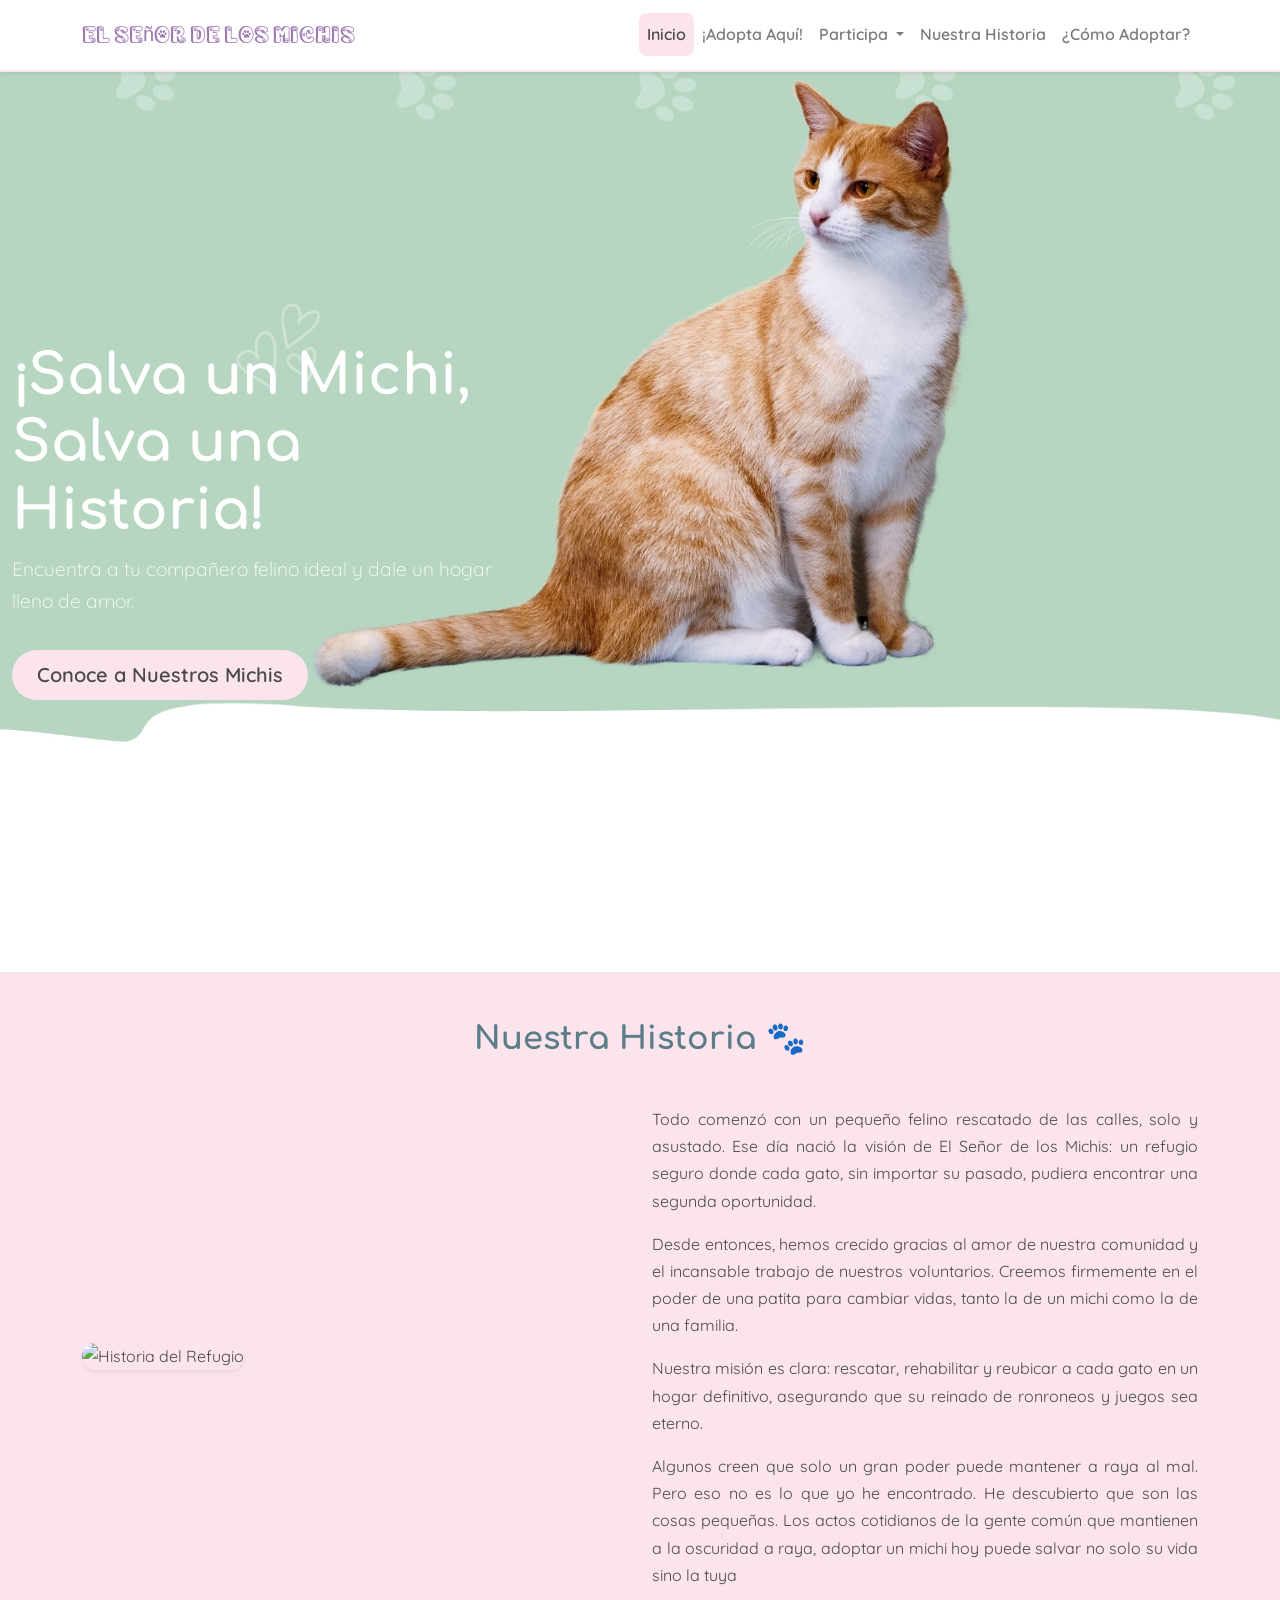
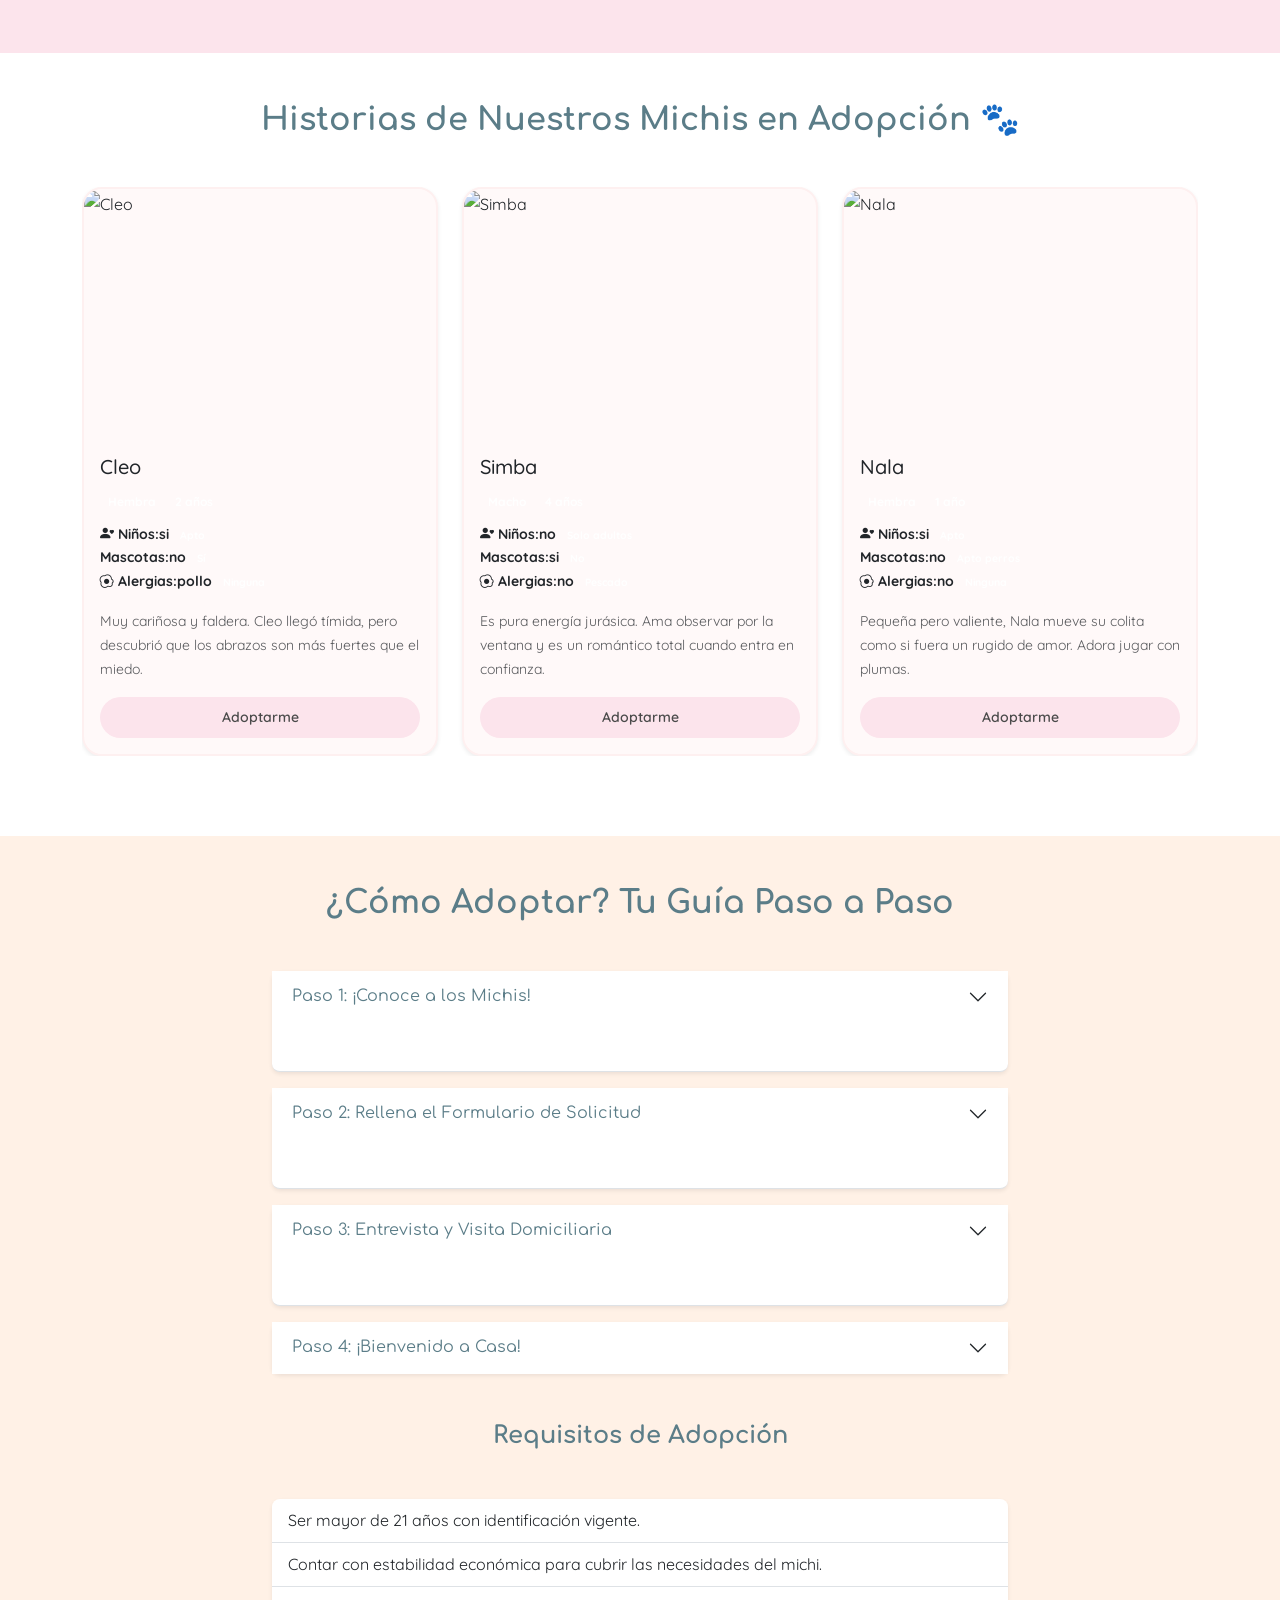
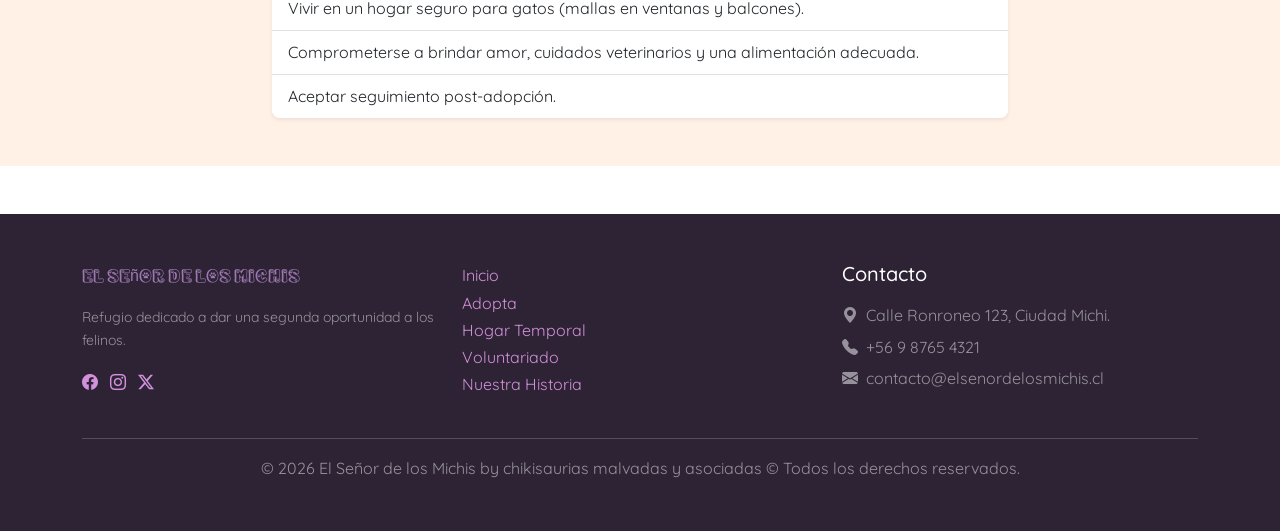
==== index.html @ 569f448e "first commit" ====
<!DOCTYPE html>
<html lang="es">
<head>
    <meta charset="UTF-8">
    <meta name="viewport" content="width=device-width, initial-scale=1.0">
    <title>El Señor de los Michis 🐾 | Refugio Gatuno</title>

    <link rel="preconnect" href="https://fonts.googleapis.com">
    <link rel="preconnect" href="https://fonts.gstatic.com" crossorigin>
    <link href="https://fonts.googleapis.com/css2?family=Comfortaa:wght@400;700&family=Quicksand:wght@400;600&display=swap" rel="stylesheet">

    <link href="https://cdn.jsdelivr.net/npm/bootstrap@5.3.2/dist/css/bootstrap.min.css" rel="stylesheet">
    <link rel="stylesheet" href="https://cdn.jsdelivr.net/npm/bootstrap-icons@1.11.3/font/bootstrap-icons.min.css">

    <link rel="stylesheet" href="assets/css/base.css">
    <link rel="stylesheet" href="assets/css/layout.css">
    <link rel="stylesheet" href="assets/css/objects.css">
    <link rel="stylesheet" href="assets/css/main.css">
</head>
<body>

    <nav class="navbar navbar-expand-lg navbar-michis sticky-top shadow-sm">
        <div class="container">
            <a class="navbar-brand logo-michis" href="#inicio">
                <span class="icon-cat"></span> El Señor de los Michis
            </a>
            <button class="navbar-toggler" type="button" data-bs-toggle="collapse" data-bs-target="#navbarNavMichis" aria-controls="navbarNavMichis" aria-expanded="false" aria-label="Toggle navigation">
                <span class="navbar-toggler-icon"></span>
            </button>
            <div class="collapse navbar-collapse" id="navbarNavMichis">
                <ul class="navbar-nav ms-auto text-center">
                    <li class="nav-item"><a class="nav-link active" href="#inicio">Inicio</a></li>
                    <li class="nav-item"><a class="nav-link" href="#adopta-aqui">¡Adopta Aquí!</a></li>
                    <li class="nav-item dropdown">
                        <a class="nav-link dropdown-toggle" href="#" id="navbarParticipa" role="button" data-bs-toggle="dropdown" aria-expanded="false">
                            Participa
                        </a>
                        <ul class="dropdown-menu border-0 shadow-sm" aria-labelledby="navbarParticipa">
                            <li><a class="dropdown-item" href="#hogar-temporal">Hogar Temporal</a></li>
                            <li><a class="dropdown-item" href="#voluntariado">Voluntariado</a></li>
                        </ul>
                    </li>
                    <li class="nav-item"><a class="nav-link" href="#nuestra-historia">Nuestra Historia</a></li>
                    <li class="nav-item"><a class="nav-link" href="#como-adoptar">¿Cómo Adoptar?</a></li>
                </ul>
            </div>
        </div>
    </nav>

    <main>

        <!--hero-->
     <section id="inicio" class="hero-section">
    <div class="hero-overlay">
        <div class="container">
            <div class="row">
                <div class="col-lg-6">
                    <h1>¡Salva un Michi, Salva una Historia!</h1>
                    <p class="lead">Encuentra a tu compañero felino ideal y dale un hogar lleno de amor.</p>
                    <a href="#adopta-aqui" class="btn custom-btn btn-lg">
                        Conoce a Nuestros Michis
                    </a>
                </div>
            </div>
        </div>
    </div>
</section>
<!--fin del hero-->

                
            </div>
        </div>
    </div>
</section>

        <section id="nuestra-historia" class="py-5 bg-light-michis">
            <div class="container">
                <h2 class="text-center mb-5 titulo-michis">Nuestra Historia 🐾</h2>
                <div class="row align-items-center">
                    <div class="col-lg-6 mb-4 mb-lg-0">
                        <img src="https://i.pinimg.com/736x/87/40/59/8740590a36a28290533bb27694f41b4e.jpg" alt="Historia del Refugio" class="img-fluid rounded-4 shadow-sm">
                    </div>
                    <div class="col-lg-6">
                        <p>Todo comenzó con un pequeño felino rescatado de las calles, solo y asustado. Ese día nació la visión de El Señor de los Michis: un refugio seguro donde cada gato, sin importar su pasado, pudiera encontrar una segunda oportunidad.</p>
                        <p>Desde entonces, hemos crecido gracias al amor de nuestra comunidad y el incansable trabajo de nuestros voluntarios. Creemos firmemente en el poder de una patita para cambiar vidas, tanto la de un michi como la de una familia.</p>
                        <p>Nuestra misión es clara: rescatar, rehabilitar y reubicar a cada gato en un hogar definitivo, asegurando que su reinado de ronroneos y juegos sea eterno.</p>
                        <p>Algunos creen que solo un gran poder puede mantener a raya al mal. Pero eso no es lo que yo he encontrado. He descubierto que son las cosas pequeñas. Los actos cotidianos de la gente común que mantienen a la oscuridad a raya, adoptar un michi hoy puede salvar no solo su vida sino la tuya</p>
                    </div>
                </div>
            </div>
        </section>

        <section id="adopta-aqui" class="py-5">
            <div class="container">
                <h2 class="text-center mb-5 titulo-michis">Historias de Nuestros Michis en Adopción 🐾</h2>
                
                <div id="michiSlider" class="carousel slide" data-bs-ride="carousel" data-bs-pause="hover" data-bs-interval="3000">
                    <div class="carousel-inner">
                        
                        <div class="carousel-item active">
                            <div class="row g-4">
                                <div class="col-md-4">
                                    <div class="card card-michi h-100 shadow-sm border-0">
                                        <div class="michi-img-container">
                                            <img src="https://d339b5nop2tkmp.cloudfront.net/uploads/pictures/3689/content_Cleo-1079209-GiveAKittyAHome.jpg" class="card-img-top" alt="Cleo">
                                        </div>
                                        <div class="card-body">
                                            <h5 class="card-title-michis">Cleo </h5>
                                            <div class="mb-2">
                                                <span class="badge badge-genero">Hembra</span>
                                                <span class="badge badge-edad">2 años</span>
                                            </div>
                                            <ul class="list-unstyled small mb-3">
                                                <li><i class="bi bi-person-heart"></i> <strong>Niños:si </strong> <span class="badge badge-ninos">Apto</span></li>
                                                <li><i class="bi bi-paw"></i> <strong>Mascotas:no</strong> <span class="badge badge-mascotas">Sí</span></li>
                                                <li><i class="bi bi-egg-fried"></i> <strong>Alergias:pollo</strong> <span class="badge badge-alergia">Ninguna</span></li>
                                            </ul>
                                            <p class="card-text small text-muted">Muy cariñosa y faldera. Cleo llegó tímida, pero descubrió que los abrazos son más fuertes que el miedo.</p>
                                            <button class="btn btn-primary w-100 custom-btn btn-sm">Adoptarme</button>
                                        </div>
                                    </div>
                                </div>
                                <div class="col-md-4">
                                    <div class="card card-michi h-100 shadow-sm border-0">
                                        <div class="michi-img-container">
                                            <img src="https://static.boredpanda.com/blog/wp-content/uploads/2022/12/639878794ed2d_25qhghsr9j3a1__700.jpg" class="card-img-top" alt="Simba">
                                        </div>
                                        <div class="card-body">
                                            <h5 class="card-title-michis">Simba </h5>
                                            <div class="mb-2">
                                                <span class="badge badge-genero">Macho</span>
                                                <span class="badge badge-edad">4 años</span>
                                            </div>
                                            <ul class="list-unstyled small mb-3">
                                                <li><i class="bi bi-person-heart"></i> <strong>Niños:no</strong> <span class="badge badge-ninos">Solo adultos</span></li>
                                                <li><i class="bi bi-paw"></i> <strong>Mascotas:si</strong> <span class="badge badge-mascotas">No</span></li>
                                                <li><i class="bi bi-egg-fried"></i> <strong>Alergias:no</strong> <span class="badge badge-alergia">Pescado</span></li>
                                            </ul>
                                            <p class="card-text small text-muted">Es pura energía jurásica. Ama observar por la ventana y es un romántico total cuando entra en confianza.</p>
                                            <button class="btn btn-primary w-100 custom-btn btn-sm">Adoptarme</button>
                                        </div>
                                    </div>
                                </div>
                                <div class="col-md-4">
                                    <div class="card card-michi h-100 shadow-sm border-0">
                                        <div class="michi-img-container">
                                            <img src="https://64.media.tumblr.com/dcdac918624813046081e6f60db80d91/ce6ab0748185665b-f2/s2048x3072/1b7d1a64544bcf8f9ab187482ecbed4b6555ed13.jpg" class="card-img-top" alt="Nala">
                                        </div>
                                        <div class="card-body">
                                            <h5 class="card-title-michis">Nala </h5>
                                            <div class="mb-2">
                                                <span class="badge badge-genero">Hembra</span>
                                                <span class="badge badge-edad">1 año</span>
                                            </div>
                                            <ul class="list-unstyled small mb-3">
                                                <li><i class="bi bi-person-heart"></i> <strong>Niños:si</strong> <span class="badge badge-ninos">Apto</span></li>
                                                <li><i class="bi bi-paw"></i> <strong>Mascotas:no</strong> <span class="badge badge-mascotas">Apto perros</span></li>
                                                <li><i class="bi bi-egg-fried"></i> <strong>Alergias:no</strong> <span class="badge badge-alergia">Ninguna</span></li>
                                            </ul>
                                            <p class="card-text small text-muted">Pequeña pero valiente, Nala mueve su colita como si fuera un rugido de amor. Adora jugar con plumas.</p>
                                            <button class="btn btn-primary w-100 custom-btn btn-sm">Adoptarme</button>
                                        </div>
                                    </div>
                                </div>
                            </div>
                        </div>

                        <div class="carousel-item">
                            <div class="row g-4">
                                <div class="col-md-4">
                                    <div class="card card-michi h-100 shadow-sm border-0">
                                        <div class="michi-img-container">
                                            <img src="https://64.media.tumblr.com/e837f307852a6986741fe346088472e7/c26899557f6fcc13-75/s2048x3072/d06f8bb2ed689e8432998d33a8f2672bafb94a04.jpg" class="card-img-top" alt="Gandalf">
                                        </div>
                                        <div class="card-body">
                                            <h5 class="card-title-michis">Gandalf </h5>
                                            <div class="mb-2">
                                                <span class="badge badge-genero">Macho</span>
                                                <span class="badge badge-edad">6 años</span>
                                            </div>
                                            <ul class="list-unstyled small mb-3">
                                                <li><i class="bi bi-person-heart"></i> <strong>Niños:si</strong> <span class="badge badge-ninos">Tranquilos</span></li>
                                                <li><i class="bi bi-paw"></i> <strong>Mascotas:si</strong> <span class="badge badge-mascotas">Sí</span></li>
                                                <li><i class="bi bi-egg-fried"></i> <strong>Alergias:piel sensible </strong> <span class="badge badge-alergia">Ninguna</span></li>
                                            </ul>
                                            <p class="card-text small text-muted">El guardián del refugio. Es sumamente tranquilo y siempre cuida a los michis más pequeños.</p>
                                            <button class="btn btn-primary w-100 custom-btn btn-sm">Adoptarme</button>
                                        </div>
                                    </div>
                                </div>
                                <div class="col-md-4">
                                    <div class="card card-michi h-100 shadow-sm border-0">
                                        <div class="michi-img-container">
                                            <img src="https://64.media.tumblr.com/0f6df573d952714a58d1fbdbf69f0e98/3ef2ab43a0e757c2-c9/s2048x3072/4854f4d72aebd1c3073eed02695ff929c2eae8c2.jpg" class="card-img-top" alt="Mochi">
                                        </div>
                                        <div class="card-body">
                                            <h5 class="card-title-michis">Mochi 🍡</h5>
                                            <div class="mb-2">
                                                <span class="badge badge-genero">Hembra</span>
                                                <span class="badge badge-edad">5 meses</span>
                                            </div>
                                            <ul class="list-unstyled small mb-3">
                                                <li><i class="bi bi-person-heart"></i> <strong>Niños:si</strong> <span class="badge badge-ninos">Apto</span></li>
                                                <li><i class="bi bi-paw"></i> <strong>Mascotas:si</strong> <span class="badge badge-mascotas">Muy sociable</span></li>
                                                <li><i class="bi bi-egg-fried"></i> <strong>Alergias:no pero sufre de asma </strong> <span class="badge badge-alergia">Pollo</span></li>
                                            </ul>
                                            <p class="card-text small text-muted">Mochi adora las siestas al sol y los mimos infinitos. Solo busca seguridad y mucho juego.</p>
                                            <button class="btn btn-primary w-100 custom-btn btn-sm">Adoptarme</button>
                                        </div>
                                    </div>
                                </div>
                                <div class="col-md-4">
                                    <div class="card card-michi h-100 shadow-sm border-0">
                                        <div class="michi-img-container">
                                            <img src="https://64.media.tumblr.com/58289d13ec9347f5d62794e6e16f17ba/e9fda6beabe9e8e0-2a/s2048x3072/bd3358b33ac60509c30765a51c558997fed91e48.pnj" class="card-img-top" alt="Frodo">
                                        </div>
                                        <div class="card-body">
                                            <h5 class="card-title-michis">Frodo </h5>
                                            <div class="mb-2">
                                                <span class="badge badge-genero">Macho</span>
                                                <span class="badge badge-edad">1.5 años</span>
                                            </div>
                                            <ul class="list-unstyled small mb-3">
                                                <li><i class="bi bi-person-heart"></i> <strong>Niños:si</strong> <span class="badge badge-ninos">Apto</span></li>
                                                <li><i class="bi bi-paw"></i> <strong>Mascotas:si </strong> <span class="badge badge-mascotas">Sí</span></li>
                                                <li><i class="bi bi-egg-fried"></i> <strong>Alergias:no</strong> <span class="badge badge-alergia">Ninguna</span></li>
                                            </ul>
                                            <p class="card-text small text-muted">Tiene una mirada que derrite corazones. Valiente y explorador, es el mejor compañero de aventuras.</p>
                                            <button class="btn btn-primary w-100 custom-btn btn-sm">Adoptarme</button>
                                        </div>
                                    </div>
                                </div>
                            </div>
                        </div>

                    </div>
                </div> </div>
        </section>

        <section id="como-adoptar" class="py-5">
            <div class="container">
                <h2 class="text-center mb-5 titulo-michis">¿Cómo Adoptar? Tu Guía Paso a Paso </h2>
                <div class="row justify-content-center">
                    <div class="col-lg-8">
                        <div class="accordion accordion-flush" id="accordionAdopcion">
                            <div class="accordion-item card-michis mb-3 shadow-sm rounded-3">
                                <h2 class="accordion-header" id="headingOne">
                                    <button class="accordion-button collapsed titulo-michis" type="button" data-bs-toggle="collapse" data-bs-target="#collapseOne" aria-expanded="false" aria-controls="collapseOne">
                                        Paso 1: ¡Conoce a los Michis!
                                    </button>
                                </h2>
                                <div id="collapseOne" class="accordion-collapse collapse" aria-labelledby="headingOne" data-bs-parent="#accordionAdopcion">
                                    <div class="accordion-body">
                                        Explora nuestra galería de gatos en adopción. Cada uno tiene una historia y una personalidad única. Tómate tu tiempo para ver quién te roba el corazón.
                                    </div>
                                </div>
                            </div>
                            <div class="accordion-item card-michis mb-3 shadow-sm rounded-3">
                                <h2 class="accordion-header" id="headingTwo">
                                    <button class="accordion-button collapsed titulo-michis" type="button" data-bs-toggle="collapse" data-bs-target="#collapseTwo" aria-expanded="false" aria-controls="collapseTwo">
                                        Paso 2: Rellena el Formulario de Solicitud
                                    </button>
                                </h2>
                                <div id="collapseTwo" class="accordion-collapse collapse" aria-labelledby="headingTwo" data-bs-parent="#accordionAdopcion">
                                    <div class="accordion-body">
                                        Una vez que encuentres a tu michi ideal, completa nuestro formulario de pre-adopción online. Esto nos ayuda a conocerte mejor y a asegurar la mejor coincidencia.
                                    </div>
                                </div>
                            </div>
                            <div class="accordion-item card-michis mb-3 shadow-sm rounded-3">
                                <h2 class="accordion-header" id="headingThree">
                                    <button class="accordion-button collapsed titulo-michis" type="button" data-bs-toggle="collapse" data-bs-target="#collapseThree" aria-expanded="false" aria-controls="collapseThree">
                                        Paso 3: Entrevista y Visita Domiciliaria
                                    </button>
                                </h2>
                                <div id="collapseThree" class="accordion-collapse collapse" aria-labelledby="headingThree" data-bs-parent="#accordionAdopcion">
                                    <div class="accordion-body">
                                        Nos pondremos en contacto contigo para una entrevista. Luego, coordinaremos una visita a tu hogar para asegurar que el ambiente sea seguro y adecuado para el michi.
                                    </div>
                                </div>
                            </div>
                            <div class="accordion-item card-michis mb-3 shadow-sm rounded-3">
                                <h2 class="accordion-header" id="headingFour">
                                    <button class="accordion-button collapsed titulo-michis" type="button" data-bs-toggle="collapse" data-bs-target="#collapseFour" aria-expanded="false" aria-controls="collapseFour">
                                        Paso 4: ¡Bienvenido a Casa!
                                    </button>
                                </h2>
                                <div id="collapseFour" class="accordion-collapse collapse" aria-labelledby="headingFour" data-bs-parent="#accordionAdopcion">
                                    <div class="accordion-body">
                                        Una vez aprobada tu solicitud, ¡felicidades! Tu michi está listo para ir a casa. Te daremos todas las indicaciones y consejos para una adaptación exitosa.
                                    </div>
                                </div>
                            </div>
                        </div>

                        <h4 class="mt-5 text-center titulo-michis">Requisitos de Adopción</h4>
                        <ul class="list-group list-group-flush shadow-sm rounded-3">
                            <li class="list-group-item card-michis">Ser mayor de 21 años con identificación vigente.</li>
                            <li class="list-group-item card-michis">Contar con estabilidad económica para cubrir las necesidades del michi.</li>
                            <li class="list-group-item card-michis">Vivir en un hogar seguro para gatos (mallas en ventanas y balcones).</li>
                            <li class="list-group-item card-michis">Comprometerse a brindar amor, cuidados veterinarios y una alimentación adecuada.</li>
                            <li class="list-group-item card-michis">Aceptar seguimiento post-adopción.</li>
                        </ul>
                    </div>
                </div>
            </div>
        </section>
    </main>

  <footer class="footer-michis py-5 mt-5">
        <div class="container">
            <div class="row g-4">
                <div class="col-md-4 text-center text-md-start">
                    <a class="logo-michis-footer mb-3 d-inline-block text-decoration-none" href="#inicio">
                        <span class="icon-cat"></span> El Señor de los Michis
                    </a>
                    <p class="small text-white-50">Refugio dedicado a dar una segunda oportunidad a los felinos.</p>
                    <div class="social-icons">
                        <a href="#" class="social-link me-2"><i class="bi bi-facebook"></i></a>
                        <a href="#" class="social-link me-2"><i class="bi bi-instagram"></i></a>
                        <a href="#" class="social-link"><i class="bi bi-twitter-x"></i></a>
                    </div>
                </div>

                <div class="col-md-4 text-center text-md-start">
                    
                    <ul class="list-unstyled">
                        <li><a href="#inicio" class="footer-link text-decoration-none">Inicio</a></li>
                        <li><a href="#adopta-aqui" class="footer-link text-decoration-none">Adopta</a></li>
                        <li><a href="#hogar-temporal" class="footer-link text-decoration-none">Hogar Temporal</a></li>
                        <li><a href="#voluntariado" class="footer-link text-decoration-none">Voluntariado</a></li>
                        <li><a href="#nuestra-historia" class="footer-link text-decoration-none">Nuestra Historia</a></li>
                    </ul>
                </div>

                <div class="col-md-4 text-center text-md-start">
                    <h5 class="text-white mb-3">Contacto</h5>
                    <p class="text-white-50 mb-1"><i class="bi bi-geo-alt-fill me-2"></i>Calle Ronroneo 123, Ciudad Michi.</p>
                    <p class="text-white-50 mb-1"><i class="bi bi-telephone-fill me-2"></i>+56 9 8765 4321</p>
                    <p class="text-white-50"><i class="bi bi-envelope-fill me-2"></i>contacto@elsenordelosmichis.cl</p>
                </div>
            </div>
            <hr class="mt-4 border-white-50">
            <p class="text-center text-white-50 mb-0">© 2026 El Señor de los Michis by chikisaurias malvadas y asociadas © Todos los derechos reservados.</p>
        </div>
    </footer>

    <button id="scrollToTopBtn" class="btn btn-primary rounded-circle shadow-lg" aria-label="Volver al inicio">
        <i class="bi bi-arrow-up"></i>
    </button>

    <script src="https://cdn.jsdelivr.net/npm/bootstrap@5.3.2/dist/js/bootstrap.bundle.min.js"></script>
    <script src="assets/js/scripts.js"></script>
</body>
</html>
---- assets/css/base.css ----
/* ==============================
   VARIABLES GATUNAS PASTEL
============================== */
:root {
    --color-logo: #9d78b1;
    --color-titulos-card: #ff9aa2;
    --color-texto-base: #6d6d6d;

    --primary-michis: #fce4ec;
    --secondary-michis: #fff1e6;
    --accent-michis: #b5ead7;

    --text-dark-michis: #4a4a4a;
    --text-light-michis: #7a7a7a;
}

/* ==============================
   FUENTES
============================== */
@font-face {
    font-family: 'CatMeow';
    src: url('../fonts/cat_ttf.ttf') format('truetype');
}

body {
    font-family: 'Quicksand', sans-serif;
    color: var(--text-dark-michis);
    line-height: 1.7;
    background-color: #ffffff;
    overflow-x: hidden;
}

h1, h2, h3, h4 {
    font-family: 'Comfortaa', cursive;
    font-weight: 700;
}

.logo-michis,
.logo-michis-footer {
    font-family: 'CatMeow', sans-serif !important;
    color: var(--color-logo);
}
---- assets/css/layout.css ----
/* ==============================
   NAVBAR
============================== */
.navbar-michis {
    background-color: white;
    padding: 0.8rem 0;
    border-bottom: 2px solid var(--primary-michis);
}

.navbar-nav .nav-link {
    color: var(--text-light-michis) !important;
    font-weight: 600;
    border-radius: 8px;
    transition: 0.3s ease;
}

.navbar-nav .nav-link:hover,
.navbar-nav .nav-link.active {
    background-color: var(--primary-michis);
    color: var(--text-dark-michis) !important;
}

/* ==============================
   HERO 
============================== */


@media (min-width: 992px) {
    .hero-section {
        background-attachment: fixed;
    }
}



.hero-section {
    min-height: 100vh;
    background:
        linear-gradient(rgba(0, 0, 0, 0), rgba(0, 0, 0, 0)),
        url('../img/hero_gato.jpg');
    background-size: cover;
    background-position: center 5%;
    background-repeat: no-repeat;
    display: flex;
    align-items: center;
    color: white;
}

.hero-section {
    background-attachment: fixed;
}

.hero-section h1 {
    font-size: 3.5rem;
    font-weight: 700;
}

.hero-section p {
    font-size: 1.2rem;
    margin-bottom: 2rem;
}

/* Marco de imagen */
.canva-embed-container {
    border: 4px solid var(--accent-michis);
    border-radius: 20px;
    background: white;
    padding: 8px;
    transition: transform 0.3s ease;
}

.canva-embed-container:hover {
    transform: translateY(-8px);
}

/* ==============================
   FOOTER
============================== */
.footer-michis {
    background-color: #2D2335;
    color: #e0bbe4;
    padding: 3rem 0;
}

.footer-link,
.social-link {
    color: #d291da !important;
    text-decoration: none;
    transition: 0.3s;
}

.footer-link:hover {
    color: white !important;
    padding-left: 6px;
}

.social-link:hover {
    transform: scale(1.2);
}





#scrollToTopBtn {
    display: none;
    position: fixed;
    bottom: 40px; /* más alto */
    right: 30px;
    z-index: 999;
    background-color: var(--primary-michis) !important;
    border: none;
}

/* Cuando esté cerca del footer */
.footer-visible #scrollToTopBtn {
    bottom: 120px; /* lo empuja hacia arriba */
}
---- assets/css/objects.css ----
/* ==============================
   BOTONES
============================== */
.btn-primary,
.custom-btn {
    background-color: var(--primary-michis) !important;
    border: none !important;
    color: var(--text-dark-michis) !important;
    font-weight: 600;
    border-radius: 50px;
    padding: 10px 25px;
    transition: 0.3s ease;
}

.custom-btn:hover {
    background-color: var(--accent-michis) !important;
    transform: translateY(-3px);
}

/* ==============================
   CARDS MICHIS
============================== */
.card-michi {
    border-radius: 20px !important;
    background-color: #fff9f9;
    border: 2px solid #fef0f0 !important;
    overflow: hidden;
    transition: 0.3s ease;
}

.card-michi:hover {
    transform: translateY(-6px);
}

.michi-img-container {
    height: 250px;
    overflow: hidden;
}

.michi-img-container img {
    width: 100%;
    height: 100%;
    object-fit: cover;
    transition: transform 0.4s ease;
}

.card-michi:hover img {
    transform: scale(1.1);
}
---- assets/css/main.css ----
/* ==============================
   TÍTULOS DE SECCIÓN
============================== */
.titulo-michis {
    color: #5b7d88;
    text-align: center;
    margin-bottom: 3rem;
}

/* ==============================
   CARRUSEL
============================== */
#michiSlider {
    margin-bottom: 2rem;
}

.carousel-item {
    transition: transform 1s ease-in-out;
}

/* ==============================
   SECCIÓN HISTORIA
============================== */
#nuestra-historia {
    background-color: var(--primary-michis);
    text-align: justify;
}


/* ==============================
   SECCIÓN ADOPCIÓN
============================== */
#como-adoptar {
    background-color: var(--secondary-michis);
}
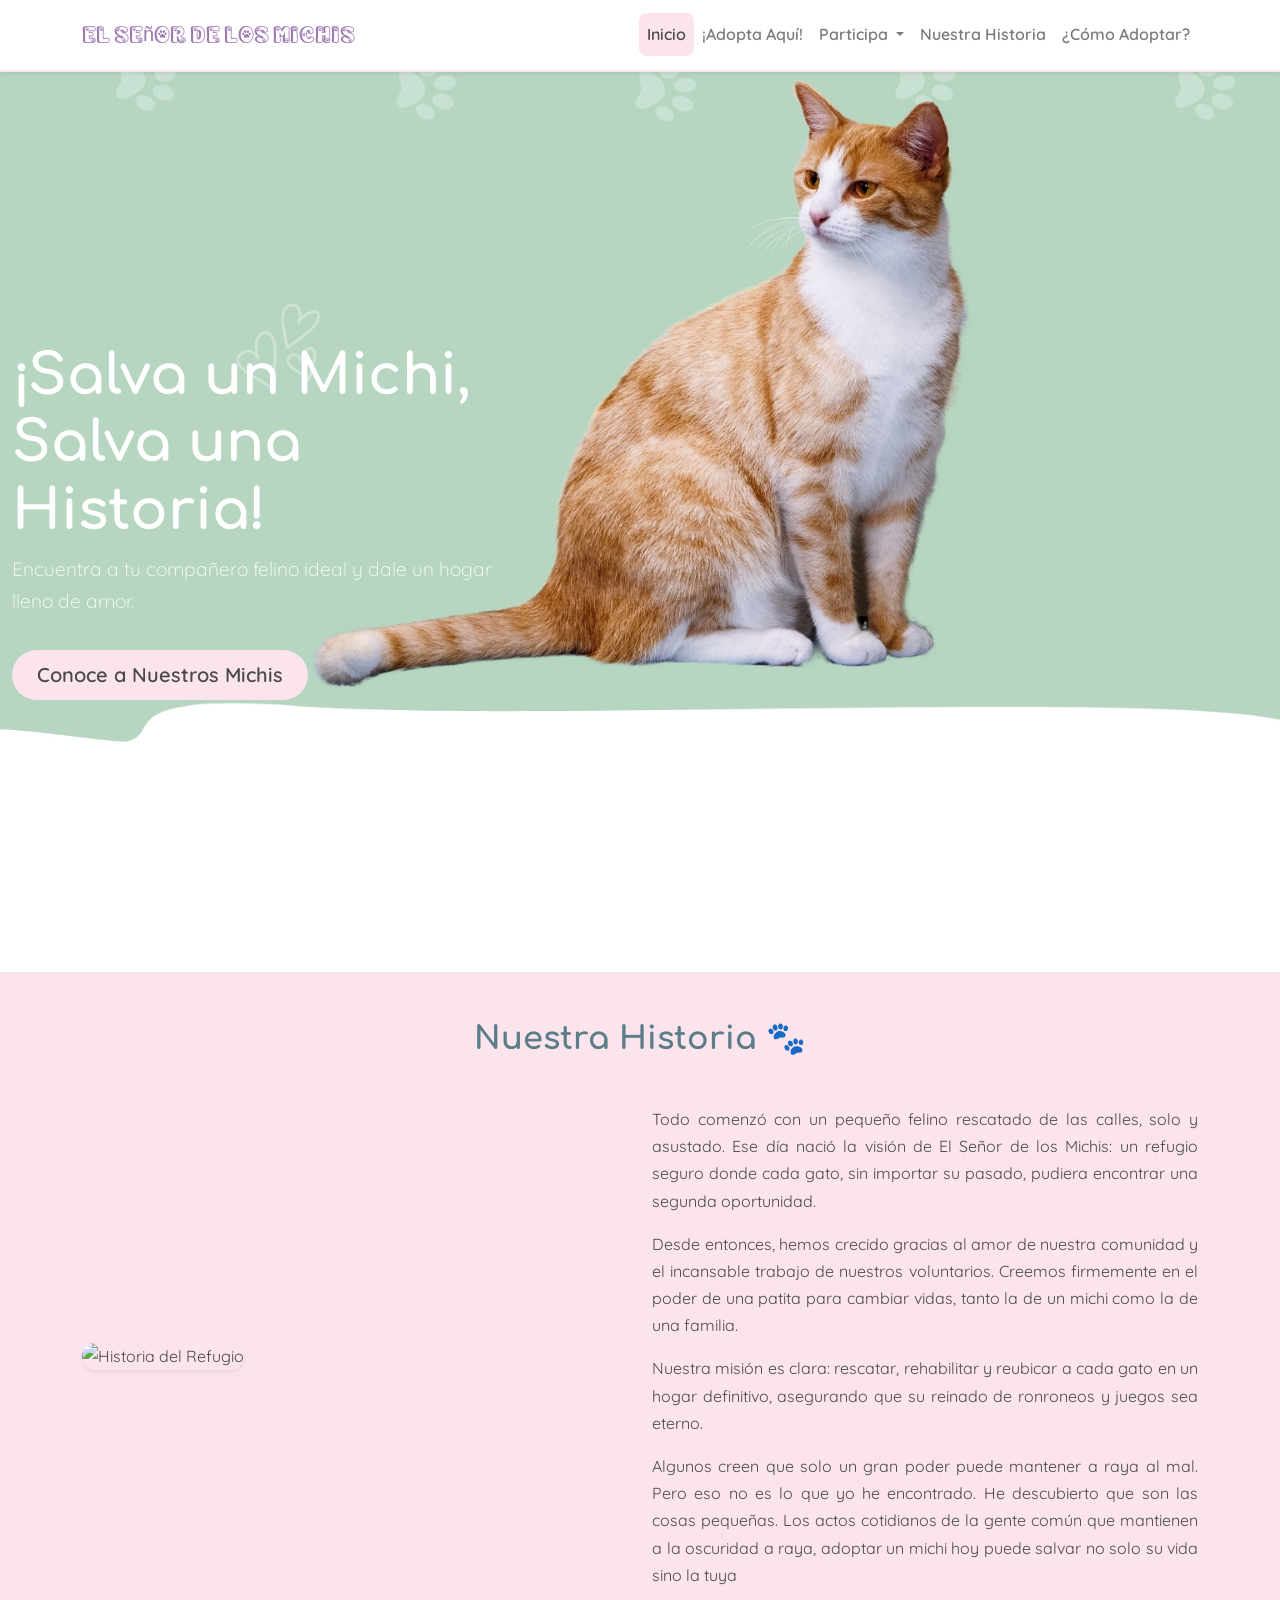
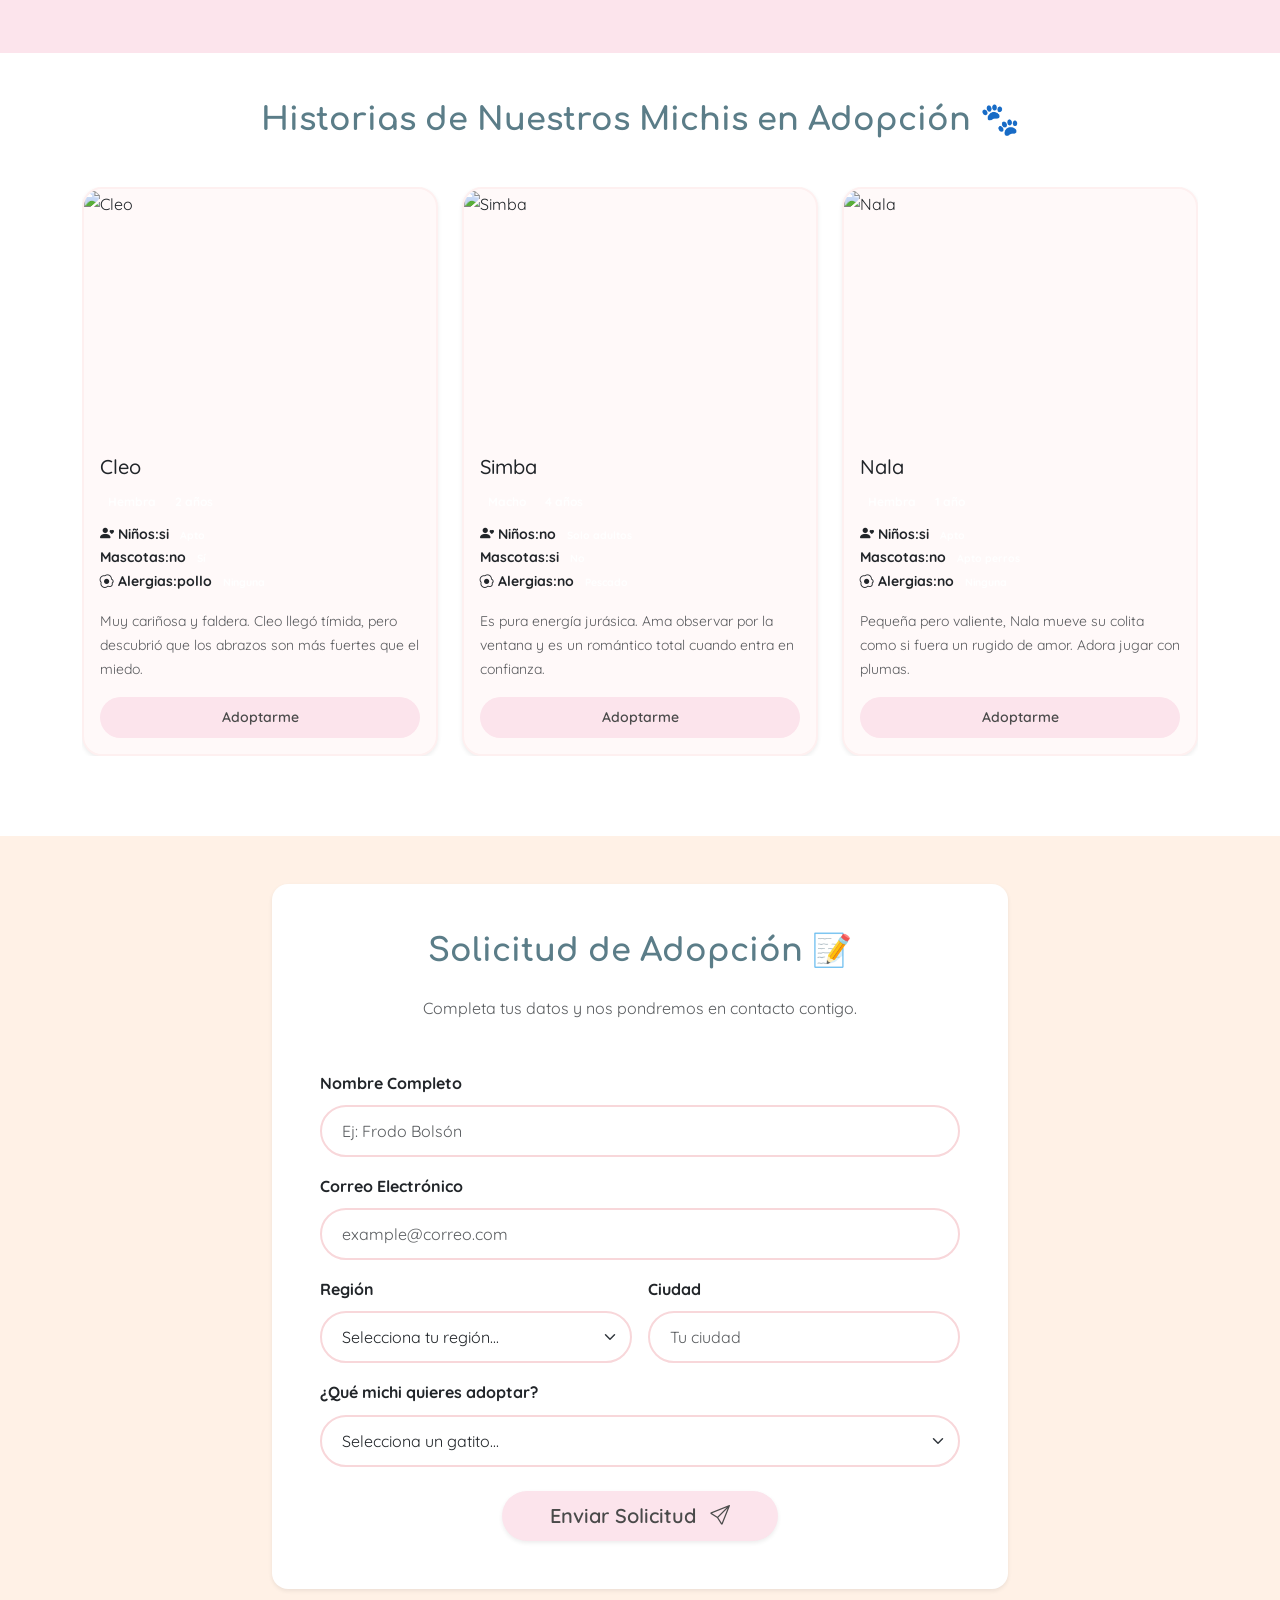
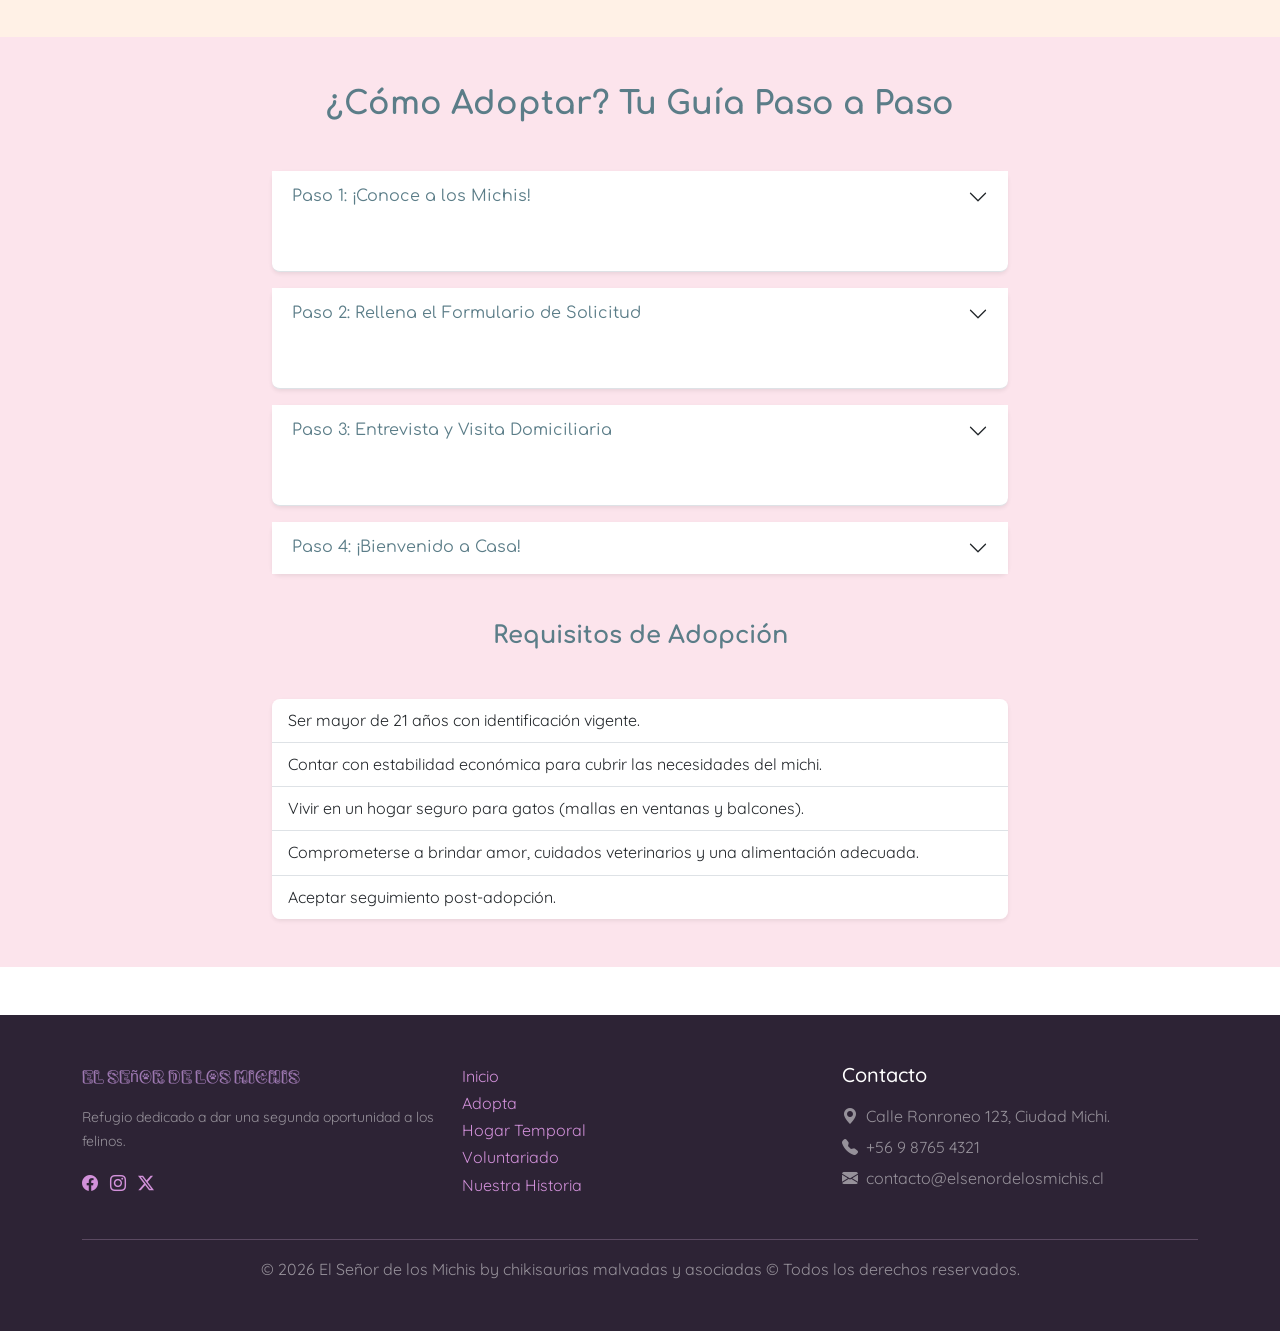
==== commit ea259d29: "actualización formulario y otros" ====
--- a/index.html
+++ b/index.html
@@ -67,7 +67,7 @@
 </section>
 <!--fin del hero-->
 
-                
+<!--historia-->                
             </div>
         </div>
     </div>
@@ -78,7 +78,7 @@
                 <h2 class="text-center mb-5 titulo-michis">Nuestra Historia 🐾</h2>
                 <div class="row align-items-center">
                     <div class="col-lg-6 mb-4 mb-lg-0">
-                        <img src="https://i.pinimg.com/736x/87/40/59/8740590a36a28290533bb27694f41b4e.jpg" alt="Historia del Refugio" class="img-fluid rounded-4 shadow-sm">
+                        <img src="https://assets-global.website-files.com/66181096a94e4ba7436104c9/66214dac916ef7cafbc30fbc_14438564-p-1080.jpg" alt="Historia del Refugio" class="img-fluid rounded-4 shadow-sm">
                     </div>
                     <div class="col-lg-6">
                         <p>Todo comenzó con un pequeño felino rescatado de las calles, solo y asustado. Ese día nació la visión de El Señor de los Michis: un refugio seguro donde cada gato, sin importar su pasado, pudiera encontrar una segunda oportunidad.</p>
@@ -89,7 +89,7 @@
                 </div>
             </div>
         </section>
-
+<!--Adopta aquí-->
         <section id="adopta-aqui" class="py-5">
             <div class="container">
                 <h2 class="text-center mb-5 titulo-michis">Historias de Nuestros Michis en Adopción 🐾</h2>
@@ -236,7 +236,104 @@
                     </div>
                 </div> </div>
         </section>
-
+        <!--Formulario de adopción-->
+ <section id="formulario-adopcion" class="py-5 bg-secondary-michis">
+    <div class="container">
+        <div class="row justify-content-center">
+            <div class="col-lg-8">
+                <div class="card border-0 shadow-sm rounded-4 p-4 p-md-5">
+                    <h2 class="text-center mb-4 titulo-michis">Solicitud de Adopción 📝</h2>
+                    <p class="text-center text-muted mb-5">Completa tus datos y nos pondremos en contacto contigo.</p>
+                    
+                    <form action="#" method="POST" class="needs-validation" novalidate>
+                        <div class="row g-3">
+                            <div class="col-md-12">
+                                <label for="nombre" class="form-label fw-bold">Nombre Completo</label>
+                                <input type="text" 
+                                       class="form-control rounded-pill border-michis" 
+                                       id="nombre" 
+                                       name="nombre" 
+                                       placeholder="Ej: Frodo Bolsón" 
+                                       pattern="^[a-zA-ZáéíóúÁÉÍÓÚñÑ ]+$" 
+                                       required>
+                                <div class="invalid-feedback ms-3">Por favor, ingresa un nombre válido (solo letras).</div>
+                            </div>
+
+                            <div class="col-md-12">
+                                <label for="correo" class="form-label fw-bold">Correo Electrónico</label>
+                                <input type="email" 
+                                       class="form-control rounded-pill border-michis" 
+                                       id="correo" 
+                                       name="correo" 
+                                       placeholder="example@correo.com" 
+                                       required>
+                                <div class="invalid-feedback ms-3">Ingresa un correo electrónico válido.</div>
+                            </div>
+
+                            <div class="col-md-6">
+                                <label for="region" class="form-label fw-bold">Región</label>
+                                <select class="form-select rounded-pill border-michis" id="region" name="region" required>
+                                    <option value="" selected disabled>Selecciona tu región...</option>
+                                    <option value="arica">Región de Arica y Parinacota</option>
+                                    <option value="tarapaca">Región de Tarapacá</option>
+                                    <option value="antofagasta">Región de Antofagasta</option>
+                                    <option value="atacama">Región de Atacama</option>
+                                    <option value="coquimbo">Región de Coquimbo</option>
+                                    <option value="valparaiso">Región de Valparaíso</option>
+                                    <option value="metropolitana">Región Metropolitana</option>
+                                    <option value="ohiggins">Región de O'Higgins</option>
+                                    <option value="maule">Región del Maule</option>
+                                    <option value="nuble">Región del Ñuble</option>
+                                    <option value="biobio">Región del Biobío</option>
+                                    <option value="araucania">Región de la Araucanía</option>
+                                    <option value="rios">Región de los Ríos</option>
+                                    <option value="lagos">Región de los Lagos</option>
+                                    <option value="aysen">Región de Aysén</option>
+                                    <option value="magallanes">Región de Magallanes</option> </select>
+                                <div class="invalid-feedback ms-3">Selecciona una región.</div>
+                            </div>
+
+                            <div class="col-md-6">
+                                <label for="ciudad" class="form-label fw-bold">Ciudad</label>
+                                <input type="text" 
+                                       class="form-control rounded-pill border-michis" 
+                                       id="ciudad" 
+                                       name="ciudad" 
+                                       placeholder="Tu ciudad" 
+                                       pattern="^[a-zA-ZáéíóúÁÉÍÓÚñÑ ]+$"
+                                       required>
+                                <div class="invalid-feedback ms-3">Ingresa una ciudad válida.</div>
+                            </div>
+
+                            <div class="col-md-12">
+                                <label for="michi-interes" class="form-label fw-bold">¿Qué michi quieres adoptar?</label>
+                                <select class="form-select rounded-pill border-michis" id="michi-interes" name="michi-interes" required>
+                                    <option value="" selected disabled>Selecciona un gatito...</option>
+                                    <option value="cleo">Cleo</option>
+                                    <option value="simba">Simba</option>
+                                    <option value="nala">Nala</option>
+                                    <option value="gandalf">Gandalf</option>
+                                    <option value="mochi">Mochi</option>
+                                    <option value="frodo">Frodo</option>
+                                </select>
+                                <div class="invalid-feedback ms-3">Debes elegir un michi.</div>
+                            </div>
+
+                            <div class="col-12 text-center mt-4">
+                                <button type="submit" class="btn custom-btn btn-lg px-5 rounded-pill shadow-sm">
+                                    Enviar Solicitud <i class="bi bi-send ms-2"></i>
+                                </button>
+                            </div>
+                        </div>
+                    </form>
+                </div>
+            </div>
+        </div>
+    </div>
+</section>
+<!--Fin de Formulario de adopción-->
+
+<!--Requisitos de adopción-->
         <section id="como-adoptar" class="py-5">
             <div class="container">
                 <h2 class="text-center mb-5 titulo-michis">¿Cómo Adoptar? Tu Guía Paso a Paso </h2>
@@ -307,6 +404,8 @@
         </section>
     </main>
 
+
+
   <footer class="footer-michis py-5 mt-5">
         <div class="container">
             <div class="row g-4">
--- a/assets/css/layout.css
+++ b/assets/css/layout.css
@@ -74,6 +74,43 @@
 }
 
 /* ==============================
+   FOMULARIO
+============================== */
+/* Estilos extra para el formulario */
+.bg-secondary-michis {
+    background-color: var(--secondary-michis);
+}
+
+.border-michis {
+    border: 2px solid #f8d7da; /* Un tono rosado suave */
+    padding: 0.75rem 1.25rem;
+}
+
+.border-michis:focus {
+    border-color: var(--color-logo);
+    box-shadow: 0 0 0 0.25rem rgba(157, 120, 177, 0.25);
+    outline: 0;
+}
+
+.titulo-michis {
+    color: var(--color-logo);
+}
+
+/* Reutilizando tu clase custom-btn si no la tienes definida */
+.custom-btn {
+    background-color: var(--color-logo);
+    color: white;
+    border: none;
+    transition: all 0.3s ease;
+}
+
+.custom-btn:hover {
+    background-color: #8a66a0;
+    color: white;
+    transform: translateY(-2px);
+}
+
+/* ==============================
    FOOTER
 ============================== */
 .footer-michis {
--- a/assets/css/main.css
+++ b/assets/css/main.css
@@ -31,5 +31,6 @@
    SECCIÓN ADOPCIÓN
 ============================== */
 #como-adoptar {
-    background-color: var(--secondary-michis);
+    background-color: var(--primary-michis);
 }
+
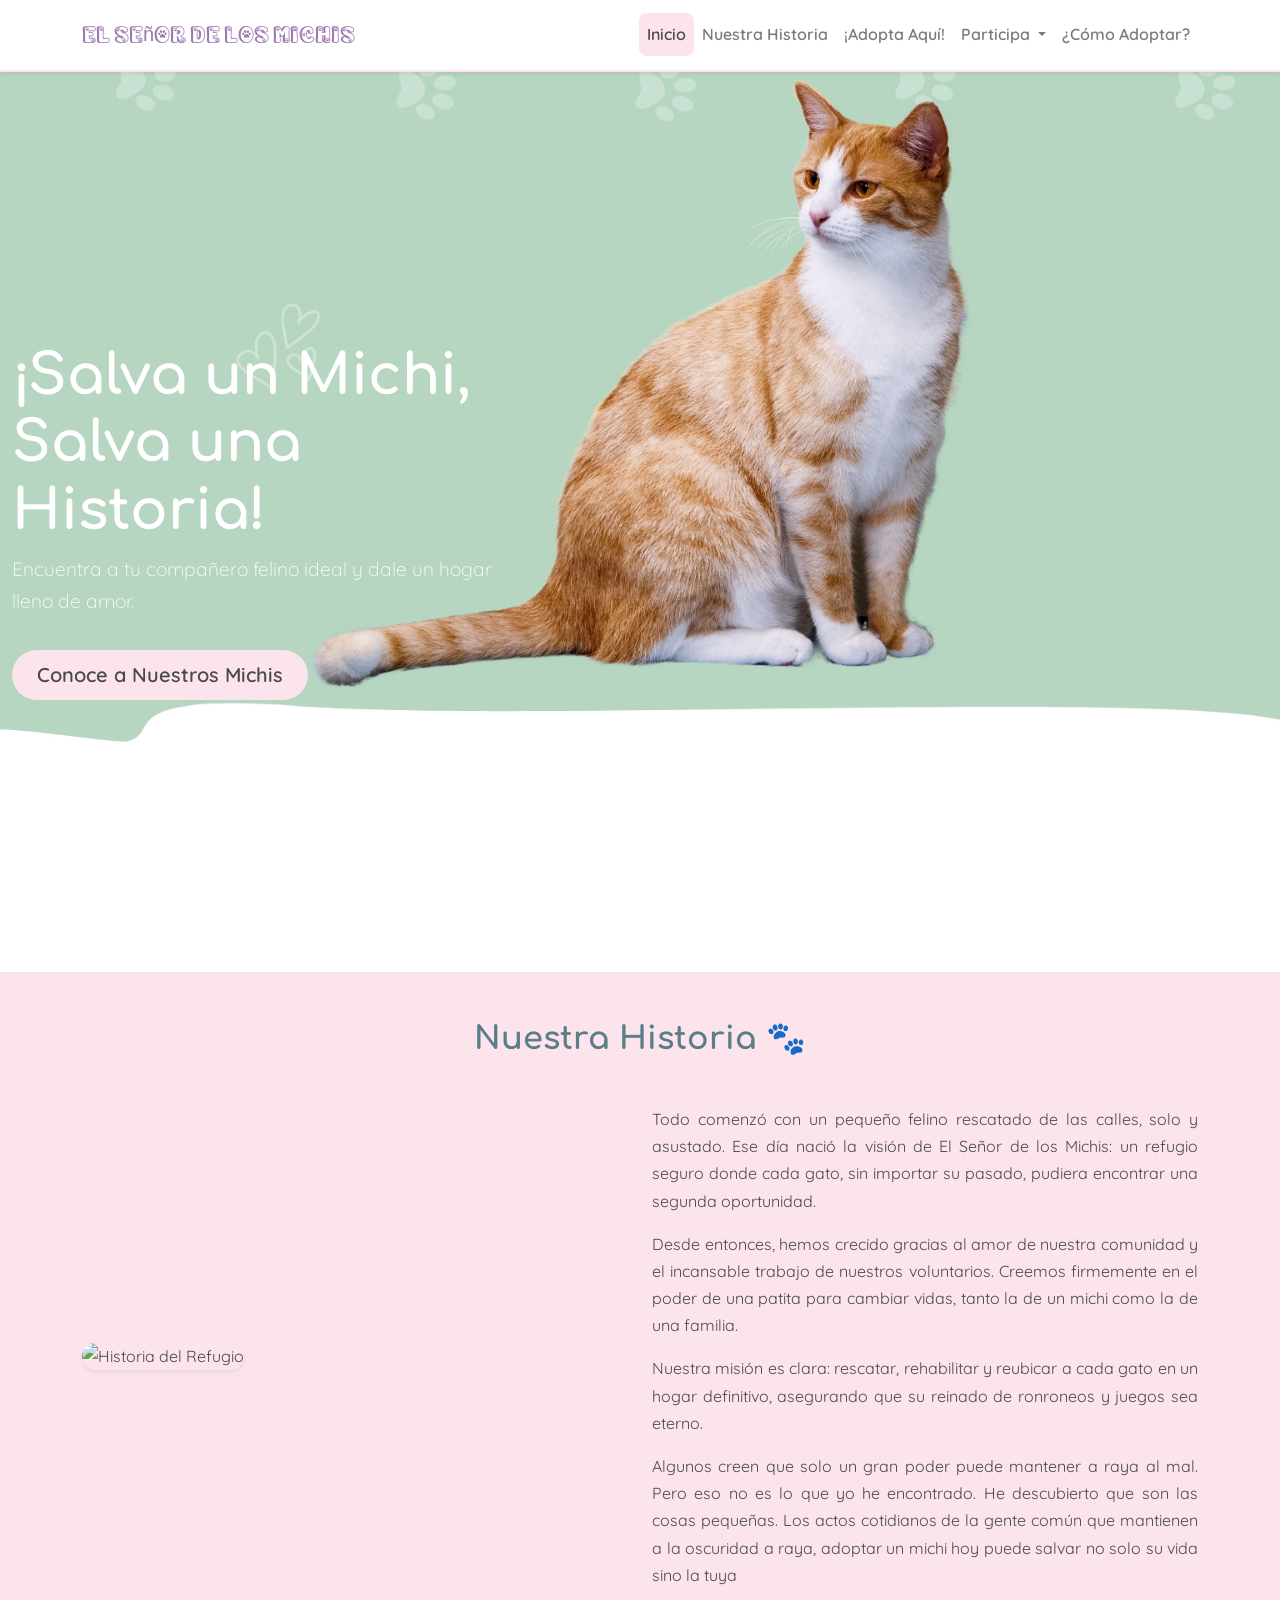
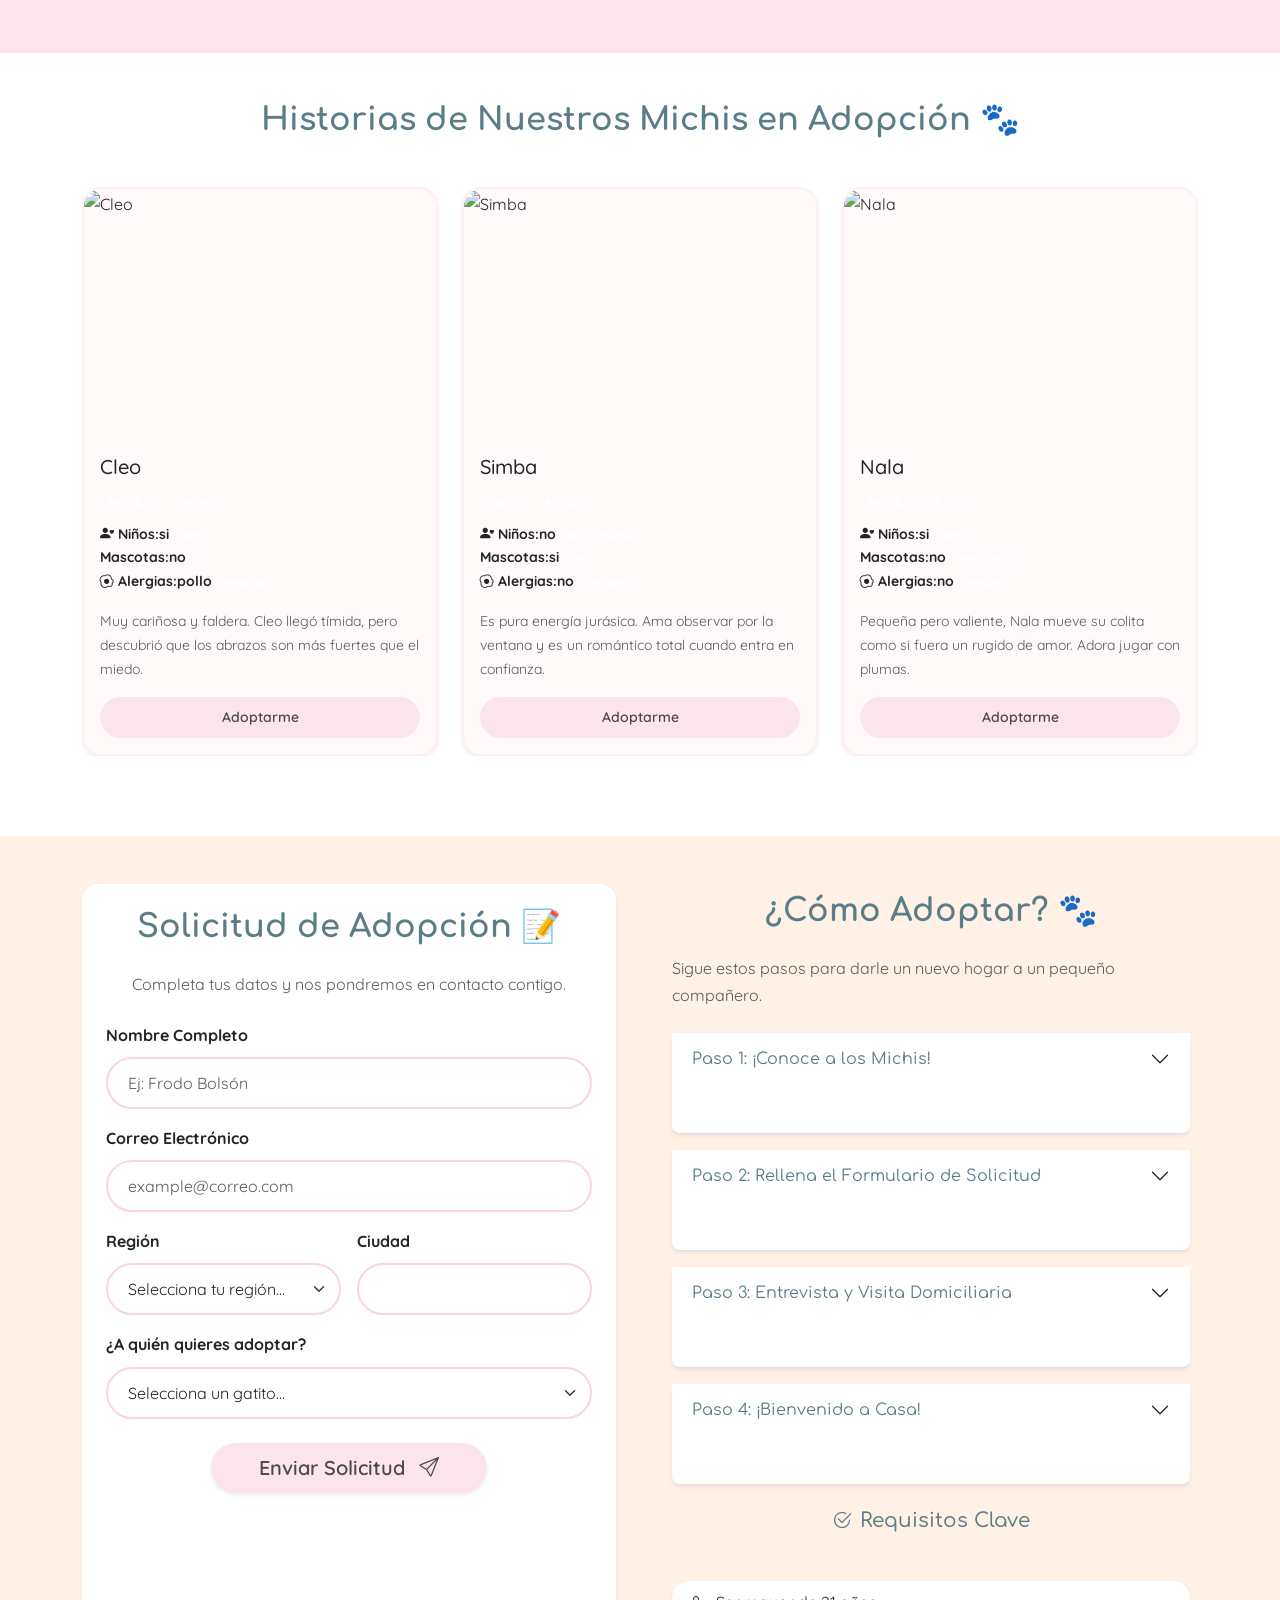
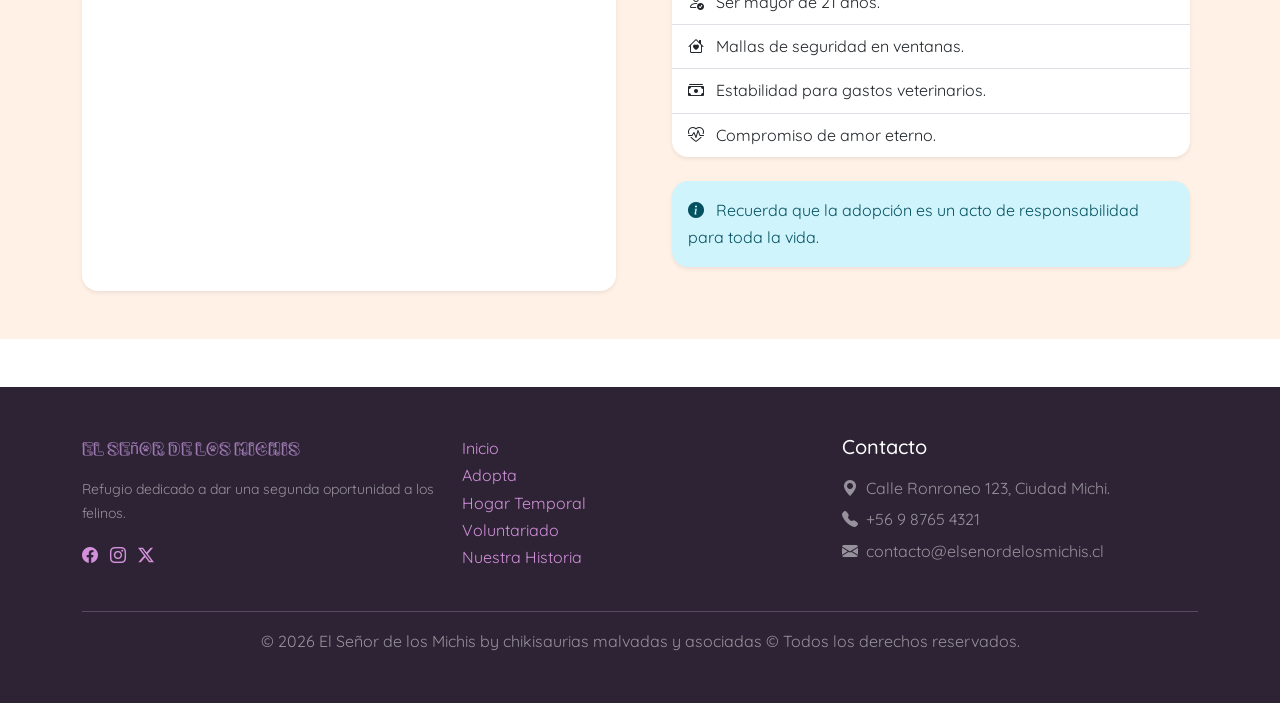
==== commit 69bfe35e: "actualización" ====
--- a/index.html
+++ b/index.html
@@ -20,32 +20,32 @@
 <body>
 
     <nav class="navbar navbar-expand-lg navbar-michis sticky-top shadow-sm">
-        <div class="container">
-            <a class="navbar-brand logo-michis" href="#inicio">
-                <span class="icon-cat"></span> El Señor de los Michis
-            </a>
-            <button class="navbar-toggler" type="button" data-bs-toggle="collapse" data-bs-target="#navbarNavMichis" aria-controls="navbarNavMichis" aria-expanded="false" aria-label="Toggle navigation">
-                <span class="navbar-toggler-icon"></span>
-            </button>
-            <div class="collapse navbar-collapse" id="navbarNavMichis">
-                <ul class="navbar-nav ms-auto text-center">
-                    <li class="nav-item"><a class="nav-link active" href="#inicio">Inicio</a></li>
-                    <li class="nav-item"><a class="nav-link" href="#adopta-aqui">¡Adopta Aquí!</a></li>
-                    <li class="nav-item dropdown">
-                        <a class="nav-link dropdown-toggle" href="#" id="navbarParticipa" role="button" data-bs-toggle="dropdown" aria-expanded="false">
-                            Participa
-                        </a>
-                        <ul class="dropdown-menu border-0 shadow-sm" aria-labelledby="navbarParticipa">
-                            <li><a class="dropdown-item" href="#hogar-temporal">Hogar Temporal</a></li>
-                            <li><a class="dropdown-item" href="#voluntariado">Voluntariado</a></li>
-                        </ul>
-                    </li>
-                    <li class="nav-item"><a class="nav-link" href="#nuestra-historia">Nuestra Historia</a></li>
-                    <li class="nav-item"><a class="nav-link" href="#como-adoptar">¿Cómo Adoptar?</a></li>
-                </ul>
-            </div>
+    <div class="container">
+        <a class="navbar-brand logo-michis" href="index.html"> <span class="icon-cat"></span> El Señor de los Michis
+        </a>
+        <button class="navbar-toggler" type="button" data-bs-toggle="collapse" data-bs-target="#navbarNavMichis" aria-controls="navbarNavMichis" aria-expanded="false" aria-label="Toggle navigation">
+            <span class="navbar-toggler-icon"></span>
+        </button>
+        <div class="collapse navbar-collapse" id="navbarNavMichis">
+            <ul class="navbar-nav ms-auto text-center">
+                <li class="nav-item"><a class="nav-link active" href="index.html">Inicio</a></li>
+                <li class="nav-item"><a class="nav-link" href="index.html#nuestra-historia">Nuestra Historia</a></li>
+                <li class="nav-item"><a class="nav-link" href="index.html#adopta-aqui">¡Adopta Aquí!</a></li>
+                <li class="nav-item dropdown">
+                    <a class="nav-link dropdown-toggle" href="#" id="navbarParticipa" role="button" data-bs-toggle="dropdown" aria-expanded="false">
+                        Participa
+                    </a>
+                    <ul class="dropdown-menu border-0 shadow-sm" aria-labelledby="navbarParticipa">
+                        <li><a class="dropdown-item" href="hogar_temporal.html">Hogar Temporal</a></li>
+                        <li><a class="dropdown-item" href="voluntariado.html">Voluntariado</a></li>
+                        <li><a class="dropdown-item" href="laboral.html">Laboral</a></li>
+                    </ul>
+                </li>
+                <li class="nav-item"><a class="nav-link" href="index.html#como-adoptar">¿Cómo Adoptar?</a></li>
+            </ul>
         </div>
-    </nav>
+    </div>
+</nav>
 
     <main>
 
@@ -93,10 +93,10 @@
         <section id="adopta-aqui" class="py-5">
             <div class="container">
                 <h2 class="text-center mb-5 titulo-michis">Historias de Nuestros Michis en Adopción 🐾</h2>
-                
+               
                 <div id="michiSlider" class="carousel slide" data-bs-ride="carousel" data-bs-pause="hover" data-bs-interval="3000">
                     <div class="carousel-inner">
-                        
+                       
                         <div class="carousel-item active">
                             <div class="row g-4">
                                 <div class="col-md-4">
@@ -236,38 +236,27 @@
                     </div>
                 </div> </div>
         </section>
+
         <!--Formulario de adopción-->
- <section id="formulario-adopcion" class="py-5 bg-secondary-michis">
+ <section id="adopcion-container" class="py-5 bg-secondary-michis">
     <div class="container">
-        <div class="row justify-content-center">
-            <div class="col-lg-8">
-                <div class="card border-0 shadow-sm rounded-4 p-4 p-md-5">
+        <div class="row g-5"> <div class="col-lg-6">
+                <div class="card border-0 shadow-sm rounded-4 p-4 h-100">
                     <h2 class="text-center mb-4 titulo-michis">Solicitud de Adopción 📝</h2>
-                    <p class="text-center text-muted mb-5">Completa tus datos y nos pondremos en contacto contigo.</p>
+                    <p class="text-center text-muted mb-4">Completa tus datos y nos pondremos en contacto contigo.</p>
                     
                     <form action="#" method="POST" class="needs-validation" novalidate>
                         <div class="row g-3">
                             <div class="col-md-12">
                                 <label for="nombre" class="form-label fw-bold">Nombre Completo</label>
-                                <input type="text" 
-                                       class="form-control rounded-pill border-michis" 
-                                       id="nombre" 
-                                       name="nombre" 
-                                       placeholder="Ej: Frodo Bolsón" 
-                                       pattern="^[a-zA-ZáéíóúÁÉÍÓÚñÑ ]+$" 
-                                       required>
-                                <div class="invalid-feedback ms-3">Por favor, ingresa un nombre válido (solo letras).</div>
+                                <input type="text" class="form-control rounded-pill border-michis" id="nombre" name="nombre" placeholder="Ej: Frodo Bolsón" pattern="^[a-zA-ZáéíóúÁÉÍÓÚñÑ ]+$" required>
+                                <div class="invalid-feedback ms-3">Solo letras, por favor.</div>
                             </div>
 
                             <div class="col-md-12">
                                 <label for="correo" class="form-label fw-bold">Correo Electrónico</label>
-                                <input type="email" 
-                                       class="form-control rounded-pill border-michis" 
-                                       id="correo" 
-                                       name="correo" 
-                                       placeholder="example@correo.com" 
-                                       required>
-                                <div class="invalid-feedback ms-3">Ingresa un correo electrónico válido.</div>
+                                <input type="email" class="form-control rounded-pill border-michis" id="correo" name="correo" placeholder="example@correo.com" required>
+                                <div class="invalid-feedback ms-3">Correo inválido.</div>
                             </div>
 
                             <div class="col-md-6">
@@ -290,23 +279,16 @@
                                     <option value="lagos">Región de los Lagos</option>
                                     <option value="aysen">Región de Aysén</option>
                                     <option value="magallanes">Región de Magallanes</option> </select>
-                                <div class="invalid-feedback ms-3">Selecciona una región.</div>
+                                    </select>
                             </div>
 
                             <div class="col-md-6">
                                 <label for="ciudad" class="form-label fw-bold">Ciudad</label>
-                                <input type="text" 
-                                       class="form-control rounded-pill border-michis" 
-                                       id="ciudad" 
-                                       name="ciudad" 
-                                       placeholder="Tu ciudad" 
-                                       pattern="^[a-zA-ZáéíóúÁÉÍÓÚñÑ ]+$"
-                                       required>
-                                <div class="invalid-feedback ms-3">Ingresa una ciudad válida.</div>
+                                <input type="text" class="form-control rounded-pill border-michis" id="ciudad" name="ciudad" pattern="^[a-zA-ZáéíóúÁÉÍÓÚñÑ ]+$" required>
                             </div>
 
                             <div class="col-md-12">
-                                <label for="michi-interes" class="form-label fw-bold">¿Qué michi quieres adoptar?</label>
+                                <label for="michi-interes" class="form-label fw-bold">¿A quién quieres adoptar?</label>
                                 <select class="form-select rounded-pill border-michis" id="michi-interes" name="michi-interes" required>
                                     <option value="" selected disabled>Selecciona un gatito...</option>
                                     <option value="cleo">Cleo</option>
@@ -315,8 +297,7 @@
                                     <option value="gandalf">Gandalf</option>
                                     <option value="mochi">Mochi</option>
                                     <option value="frodo">Frodo</option>
-                                </select>
-                                <div class="invalid-feedback ms-3">Debes elegir un michi.</div>
+                                    </select>
                             </div>
 
                             <div class="col-12 text-center mt-4">
@@ -328,17 +309,11 @@
                     </form>
                 </div>
             </div>
-        </div>
-    </div>
-</section>
-<!--Fin de Formulario de adopción-->
-
-<!--Requisitos de adopción-->
-        <section id="como-adoptar" class="py-5">
-            <div class="container">
-                <h2 class="text-center mb-5 titulo-michis">¿Cómo Adoptar? Tu Guía Paso a Paso </h2>
-                <div class="row justify-content-center">
-                    <div class="col-lg-8">
+            <div class="col-lg-6">
+                <div class="h-100 p-2">
+                    <h2 class="mb-4 titulo-michis">¿Cómo Adoptar? 🐾</h2>
+                    <p class="text-muted mb-4">Sigue estos pasos para darle un nuevo hogar a un pequeño compañero.</p>
+
                         <div class="accordion accordion-flush" id="accordionAdopcion">
                             <div class="accordion-item card-michis mb-3 shadow-sm rounded-3">
                                 <h2 class="accordion-header" id="headingOne">
@@ -388,22 +363,27 @@
                                     </div>
                                 </div>
                             </div>
-                        </div>
-
-                        <h4 class="mt-5 text-center titulo-michis">Requisitos de Adopción</h4>
-                        <ul class="list-group list-group-flush shadow-sm rounded-3">
-                            <li class="list-group-item card-michis">Ser mayor de 21 años con identificación vigente.</li>
-                            <li class="list-group-item card-michis">Contar con estabilidad económica para cubrir las necesidades del michi.</li>
-                            <li class="list-group-item card-michis">Vivir en un hogar seguro para gatos (mallas en ventanas y balcones).</li>
-                            <li class="list-group-item card-michis">Comprometerse a brindar amor, cuidados veterinarios y una alimentación adecuada.</li>
-                            <li class="list-group-item card-michis">Aceptar seguimiento post-adopción.</li>
-                        </ul>
-                    </div>
-                </div>
-            </div>
-        </section>
-    </main>
-
+
+             <div class="mt-4"></div>
+                     <h4 class="mt-4 titulo-michis h5"><i class="bi bi-check2-circle me-2"></i>Requisitos Clave</h4>
+                     <ul class="list-group list-group-flush shadow-sm rounded-4 overflow-hidden mt-3">
+                        <li class="list-group-item border-michis-soft"><i class="bi bi-person-check me-2"></i> Ser mayor de 21 años.</li>
+                        <li class="list-group-item border-michis-soft"><i class="bi bi-house-heart me-2"></i> Mallas de seguridad en ventanas.</li>
+                        <li class="list-group-item border-michis-soft"><i class="bi bi-cash-stack me-2"></i> Estabilidad para gastos veterinarios.</li>
+                        <li class="list-group-item border-michis-soft"><i class="bi bi-heart-pulse me-2"></i> Compromiso de amor eterno.</li>
+                    </ul>
+                    
+                    <div class="alert alert-info mt-4 rounded-4 border-0 shadow-sm" role="alert">
+                        <i class="bi bi-info-circle-fill me-2"></i>
+                        Recuerda que la adopción es un acto de responsabilidad para toda la vida.
+                    </div>
+                    </div>
+                </div>
+            </div>
+
+        </div>
+     </div> 
+    </section>
 
 
   <footer class="footer-michis py-5 mt-5">
@@ -422,7 +402,7 @@
                 </div>
 
                 <div class="col-md-4 text-center text-md-start">
-                    
+                   
                     <ul class="list-unstyled">
                         <li><a href="#inicio" class="footer-link text-decoration-none">Inicio</a></li>
                         <li><a href="#adopta-aqui" class="footer-link text-decoration-none">Adopta</a></li>
@@ -451,4 +431,4 @@
     <script src="https://cdn.jsdelivr.net/npm/bootstrap@5.3.2/dist/js/bootstrap.bundle.min.js"></script>
     <script src="assets/js/scripts.js"></script>
 </body>
-</html>+</html>   
--- a/assets/css/layout.css
+++ b/assets/css/layout.css
@@ -96,6 +96,14 @@
     color: var(--color-logo);
 }
 
+.contenedor-solicitud {
+    height: fit-content; 
+}
+.propiedad-del-padre-grid {
+    display: grid;
+    align-items: start; /* Alinea todos los elementos al inicio de su celda */
+}
+
 /* Reutilizando tu clase custom-btn si no la tienes definida */
 .custom-btn {
     background-color: var(--color-logo);
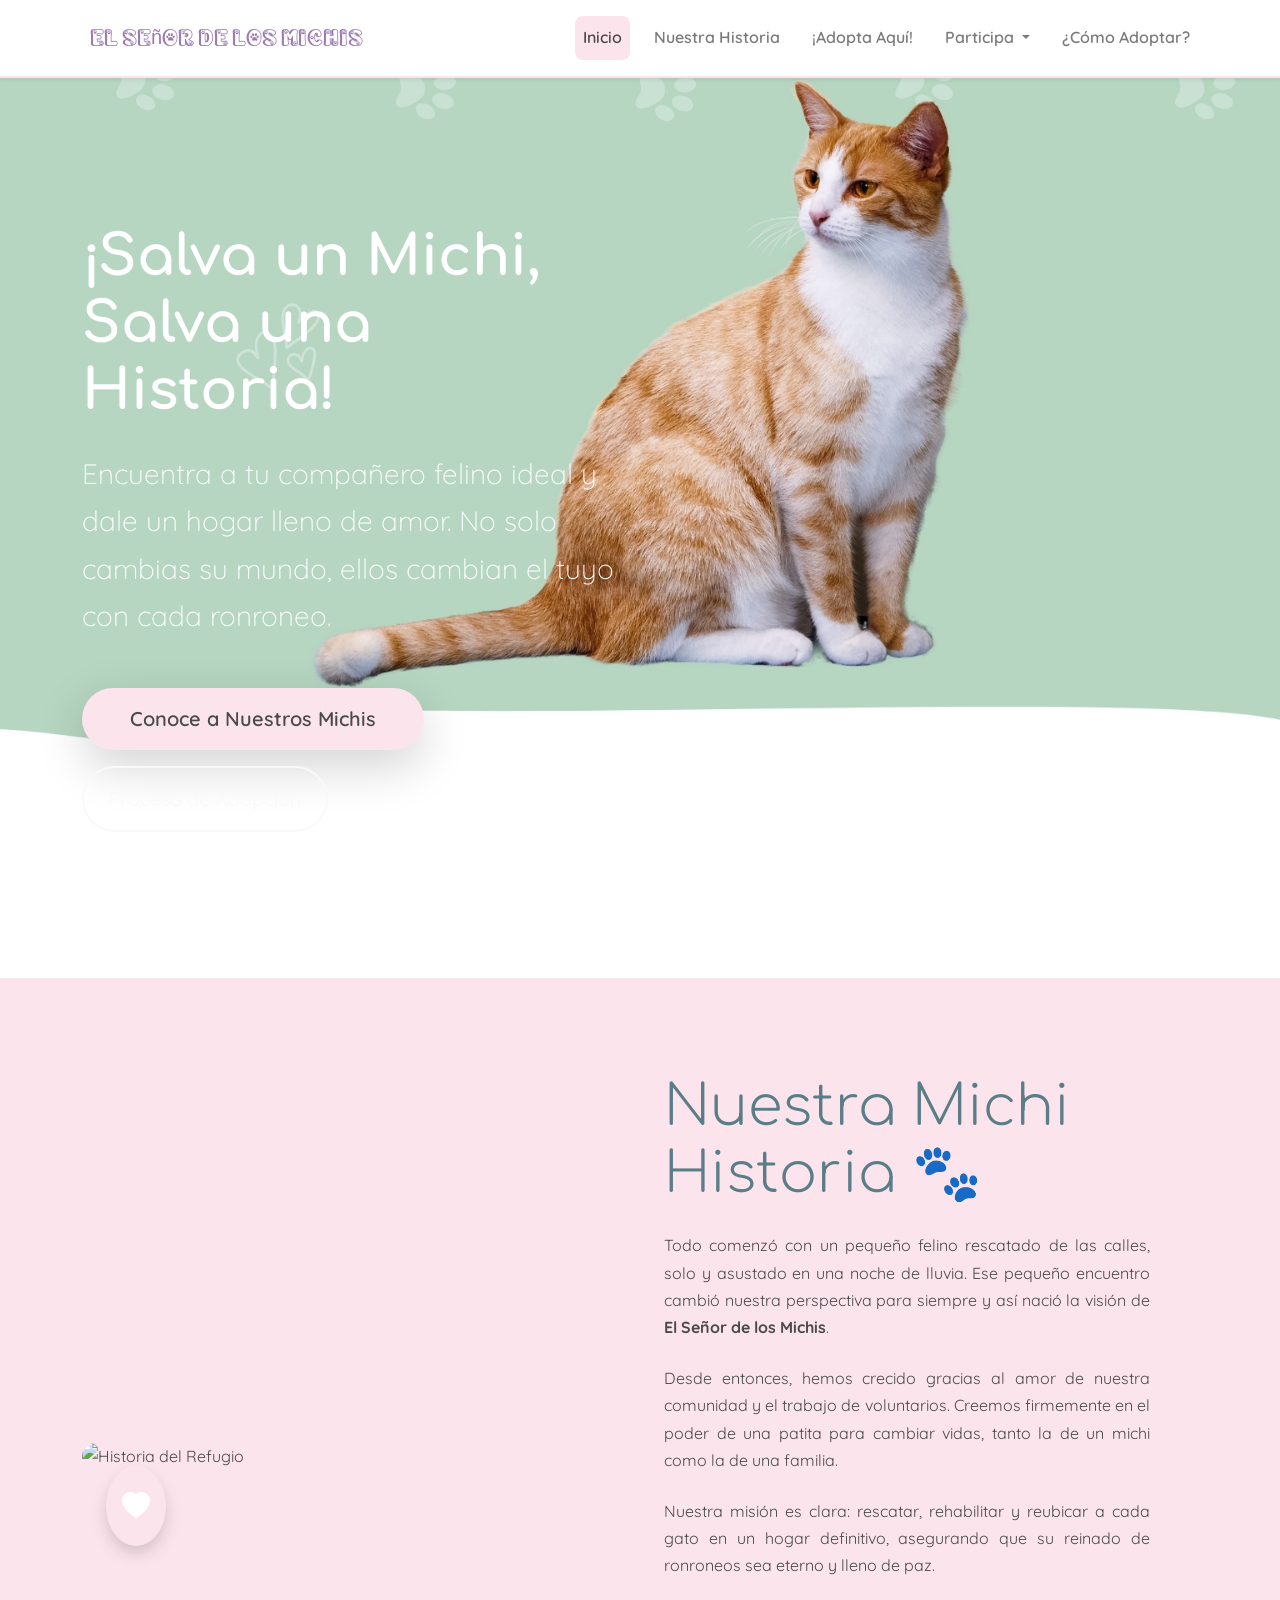
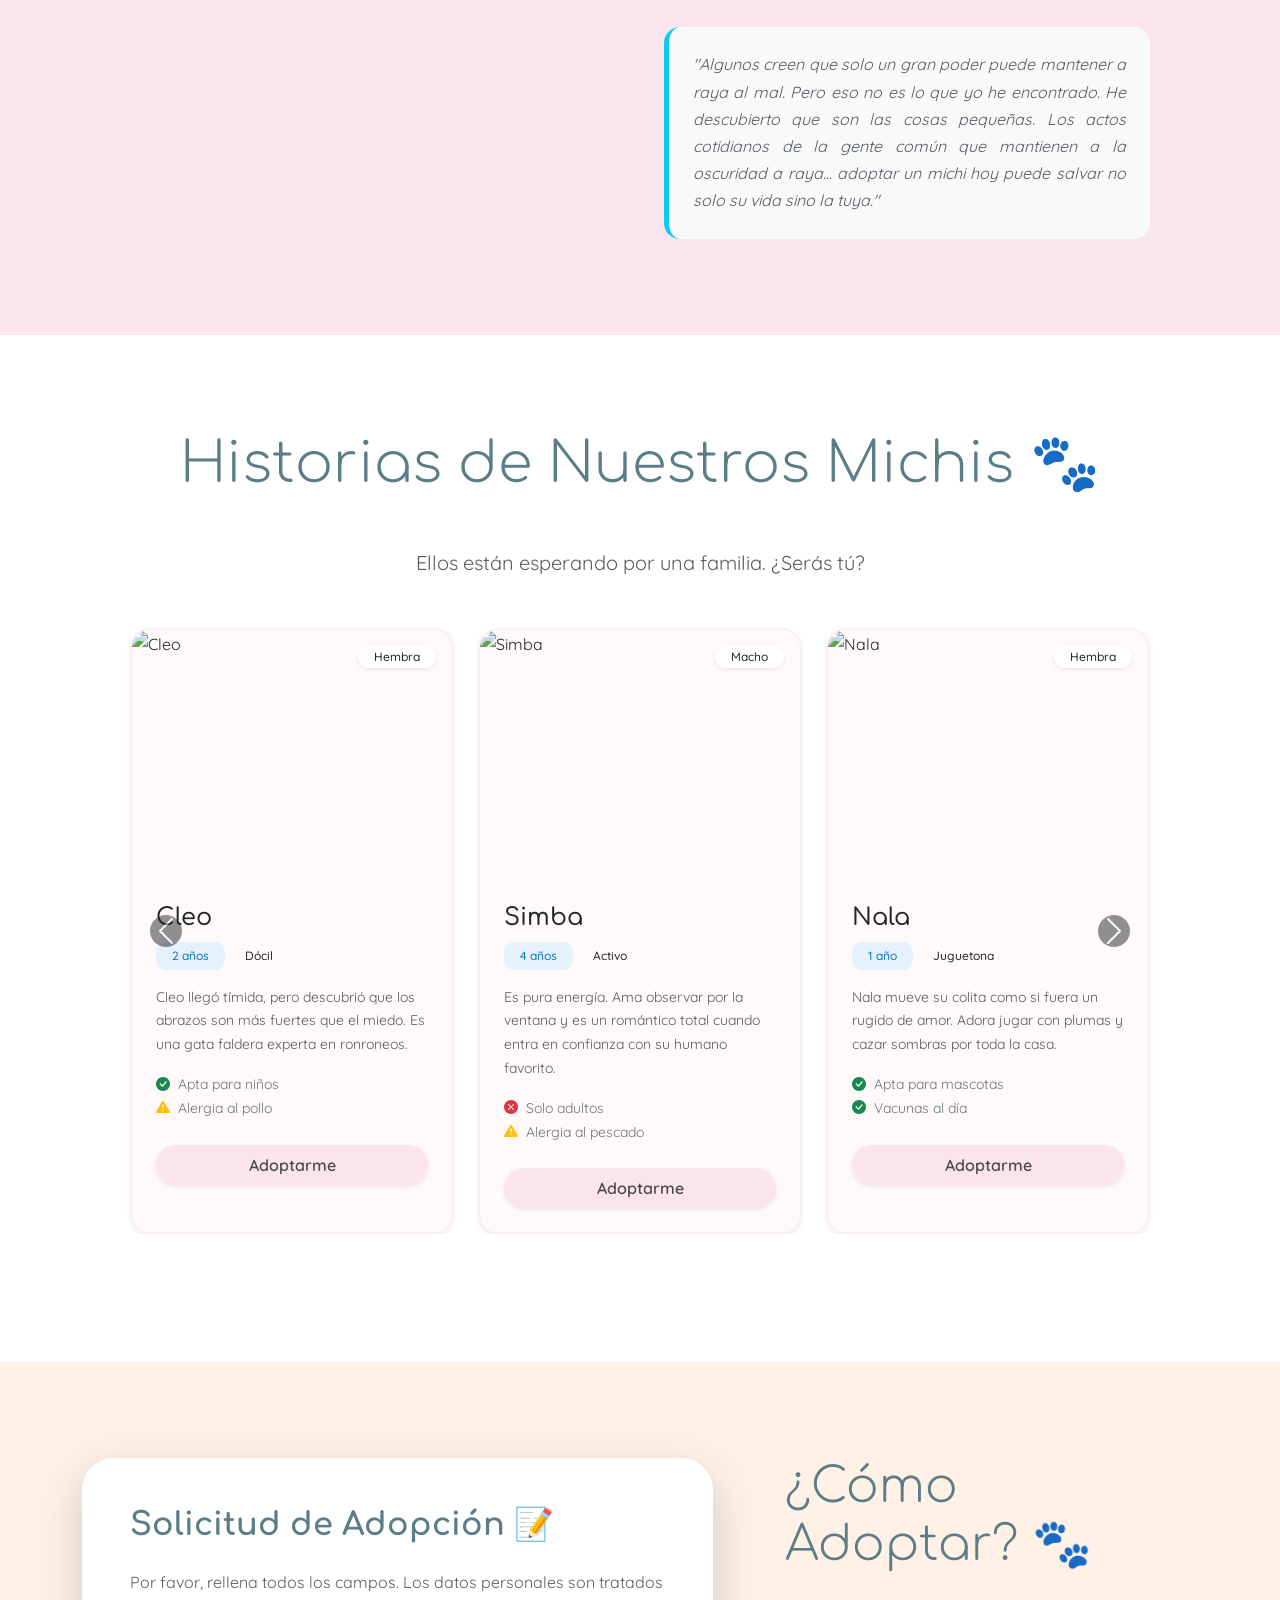
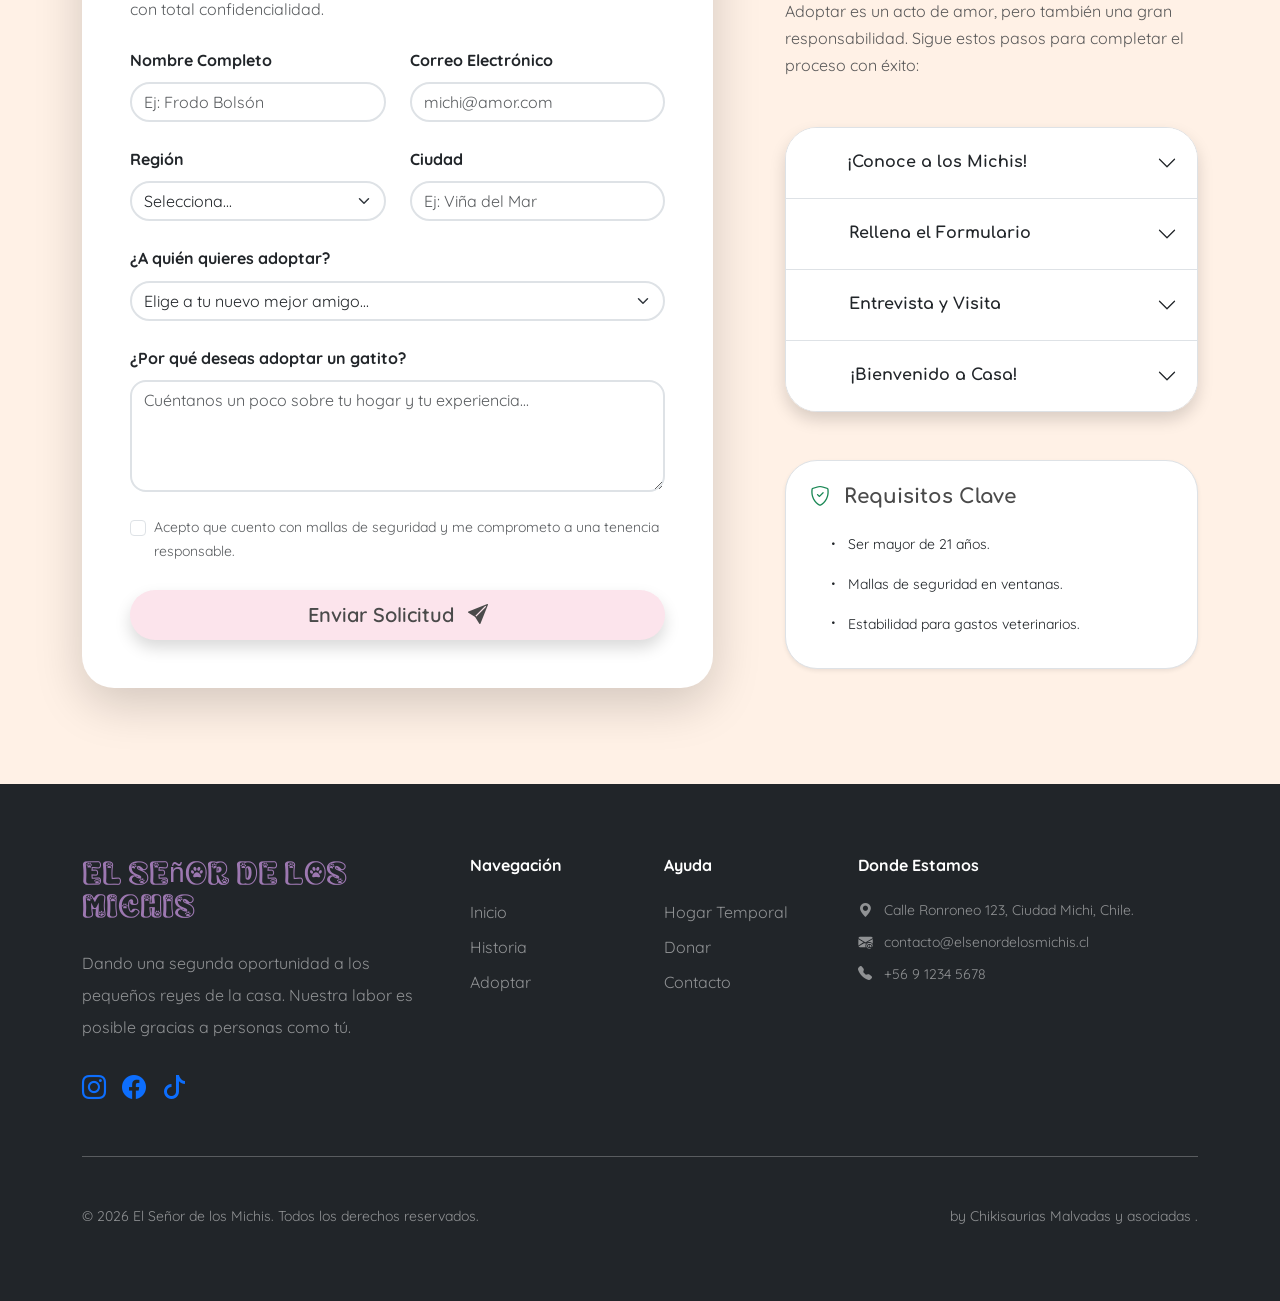
==== commit d677410b: "actualizado, falta solo error de formulario" ====
--- a/index.html
+++ b/index.html
@@ -3,11 +3,13 @@
 <head>
     <meta charset="UTF-8">
     <meta name="viewport" content="width=device-width, initial-scale=1.0">
+    <meta name="description" content="Refugio de gatos El Señor de los Michis - Adopción responsable y amor felino">
+    <meta name="author" content="Chikisaurias Malvadas & Asoc.">
     <title>El Señor de los Michis 🐾 | Refugio Gatuno</title>
 
     <link rel="preconnect" href="https://fonts.googleapis.com">
     <link rel="preconnect" href="https://fonts.gstatic.com" crossorigin>
-    <link href="https://fonts.googleapis.com/css2?family=Comfortaa:wght@400;700&family=Quicksand:wght@400;600&display=swap" rel="stylesheet">
+    <link href="https://fonts.googleapis.com/css2?family=Comfortaa:wght@400;700&family=Quicksand:wght@400;500;600;700&display=swap" rel="stylesheet">
 
     <link href="https://cdn.jsdelivr.net/npm/bootstrap@5.3.2/dist/css/bootstrap.min.css" rel="stylesheet">
     <link rel="stylesheet" href="https://cdn.jsdelivr.net/npm/bootstrap-icons@1.11.3/font/bootstrap-icons.min.css">
@@ -16,419 +18,460 @@
     <link rel="stylesheet" href="assets/css/layout.css">
     <link rel="stylesheet" href="assets/css/objects.css">
     <link rel="stylesheet" href="assets/css/main.css">
+    <link rel="stylesheet" href="assets/css/utilities.css">
+
+    <style>
+        /* Ajuste preventivo para el botón ScrollToTop con tu JS */
+        #scrollToTopBtn {
+            position: fixed;
+            bottom: 30px;
+            right: 30px;
+            z-index: 1050;
+            width: 50px;
+            height: 50px;
+            transition: all 0.3s ease;
+        }
+        /* Clase que añade tu JS cuando el footer es visible */
+        body.footer-visible #scrollToTopBtn {
+            bottom: 100px; /* Sube para no tapar el footer */
+        }
+    </style>
 </head>
-<body>
-
-    <nav class="navbar navbar-expand-lg navbar-michis sticky-top shadow-sm">
-    <div class="container">
-        <a class="navbar-brand logo-michis" href="index.html"> <span class="icon-cat"></span> El Señor de los Michis
-        </a>
-        <button class="navbar-toggler" type="button" data-bs-toggle="collapse" data-bs-target="#navbarNavMichis" aria-controls="navbarNavMichis" aria-expanded="false" aria-label="Toggle navigation">
-            <span class="navbar-toggler-icon"></span>
-        </button>
-        <div class="collapse navbar-collapse" id="navbarNavMichis">
-            <ul class="navbar-nav ms-auto text-center">
-                <li class="nav-item"><a class="nav-link active" href="index.html">Inicio</a></li>
-                <li class="nav-item"><a class="nav-link" href="index.html#nuestra-historia">Nuestra Historia</a></li>
-                <li class="nav-item"><a class="nav-link" href="index.html#adopta-aqui">¡Adopta Aquí!</a></li>
-                <li class="nav-item dropdown">
-                    <a class="nav-link dropdown-toggle" href="#" id="navbarParticipa" role="button" data-bs-toggle="dropdown" aria-expanded="false">
-                        Participa
-                    </a>
-                    <ul class="dropdown-menu border-0 shadow-sm" aria-labelledby="navbarParticipa">
-                        <li><a class="dropdown-item" href="hogar_temporal.html">Hogar Temporal</a></li>
-                        <li><a class="dropdown-item" href="voluntariado.html">Voluntariado</a></li>
-                        <li><a class="dropdown-item" href="laboral.html">Laboral</a></li>
+<body data-bs-spy="scroll" data-bs-target="#navbarNavMichis">
+
+    <nav class="navbar navbar-expand-lg navbar-michis sticky-top shadow-sm py-3">
+        <div class="container">
+            <a class="navbar-brand logo-michis d-flex align-items-center" href="index.html">
+                <i class="bi bi-cat-fill me-2"></i> El Señor de los Michis
+            </a>
+            <button class="navbar-toggler border-0" type="button" data-bs-toggle="collapse" data-bs-target="#navbarNavMichis" aria-controls="navbarNavMichis" aria-expanded="false" aria-label="Toggle navigation">
+                <span class="navbar-toggler-icon"></span>
+            </button>
+            <div class="collapse navbar-collapse" id="navbarNavMichis">
+                <ul class="navbar-nav ms-auto gap-lg-3">
+                    <li class="nav-item">
+                        <a class="nav-link active" aria-current="page" href="#inicio">Inicio</a>
+                    </li>
+                    <li class="nav-item">
+                        <a class="nav-link" href="#nuestra-historia">Nuestra Historia</a>
+                    </li>
+                    <li class="nav-item">
+                        <a class="nav-link" href="#adopta-aqui">¡Adopta Aquí!</a>
+                    </li>         
+                    <li class="nav-item dropdown">
+                        <a class="nav-link dropdown-toggle" href="#" id="navbarParticipa" role="button" data-bs-toggle="dropdown" aria-expanded="false">
+                            Participa
+                        </a>
+                        <ul class="dropdown-menu border-0 shadow-sm" aria-labelledby="navbarParticipa">
+                            <li><a class="dropdown-item" href="hogar_temporal.html">Hogar Temporal</a></li>
+                            <li><a class="dropdown-item" href="voluntariado.html">Voluntariado</a></li>
+                            <li><hr class="dropdown-divider"></li>
+                            <li><a class="dropdown-item" href="donaciones.html">Donaciones</a></li>
+                        </ul>
+                    </li>
+                    <li class="nav-item">
+                        <a class="nav-link" href="#adopcion-container">¿Cómo Adoptar?</a>
+                    </li>
+                </ul>
+            </div>
+        </div>
+    </nav>
+
+    <header id="inicio" class="hero-section d-flex align-items-center position-relative overflow-hidden">
+        <div class="hero-overlay position-absolute w-100 h-100"></div>
+        <div class="container position-relative z-1">
+            <div class="row align-items-center">
+                <div class="col-lg-6 text-white py-5">
+                    <h1 class="display-1 fw-bold mb-4 animate__animated animate__fadeInDown">¡Salva un Michi, Salva una Historia!</h1>
+                    <p class="lead mb-5 fs-3 opacity-90">Encuentra a tu compañero felino ideal y dale un hogar lleno de amor. No solo cambias su mundo, ellos cambian el tuyo con cada ronroneo.</p>
+                    <div class="d-flex flex-wrap gap-3">
+                        <a href="#adopta-aqui" class="btn custom-btn btn-lg px-5 py-3 shadow-lg">Conoce a Nuestros Michis</a>
+                        <a href="#adopcion-container" class="btn btn-outline-light btn-lg px-4 py-3 rounded-pill border-2">Proceso de Adopción</a>
+                    </div>
+                </div>
+            </div>
+        </div>
+    </header>
+
+    <main>
+        <section id="nuestra-historia" class="py-5 section-spacing">
+            <div class="container py-lg-5">
+                <div class="row align-items-center g-5">
+                    <div class="col-lg-6 mb-4 mb-lg-0">
+                        <div class="position-relative">
+                            <img src="https://assets-global.website-files.com/66181096a94e4ba7436104c9/66214dac916ef7cafbc30fbc_14438564-p-1080.jpg" alt="Historia del Refugio" class="img-fluid rounded-5 shadow-2xl historia-img">
+                            <div class="position-absolute top-0 start-0 m-4 bg-michis p-3 rounded-circle shadow">
+                                <i class="bi bi-heart-fill text-white fs-3"></i>
+                            </div>
+                        </div>
+                    </div>
+                    <div class="col-lg-6">
+                        <h2 class="titulo-michis text-start mb-4 display-4">Nuestra Michi Historia 🐾</h2>
+                        <div class="historia-texto pe-lg-5">
+                            <p class="mb-4">Todo comenzó con un pequeño felino rescatado de las calles, solo y asustado en una noche de lluvia. Ese pequeño encuentro cambió nuestra perspectiva para siempre y así nació la visión de <strong>El Señor de los Michis</strong>.</p>
+                            <p class="mb-4">Desde entonces, hemos crecido gracias al amor de nuestra comunidad y el trabajo de voluntarios. Creemos firmemente en el poder de una patita para cambiar vidas, tanto la de un michi como la de una familia.</p>
+                            <p class="mb-4">Nuestra misión es clara: rescatar, rehabilitar y reubicar a cada gato en un hogar definitivo, asegurando que su reinado de ronroneos sea eterno y lleno de paz.</p>
+                            
+                            <div class="p-4 bg-light border-start border-5 border-info rounded-4 mt-5">
+                                <p class="fst-italic mb-0 text-muted">
+                                    "Algunos creen que solo un gran poder puede mantener a raya al mal. Pero eso no es lo que yo he encontrado. He descubierto que son las cosas pequeñas. Los actos cotidianos de la gente común que mantienen a la oscuridad a raya... adoptar un michi hoy puede salvar no solo su vida sino la tuya."
+                                </p>
+                            </div>
+                        </div>
+                    </div>
+                </div>
+            </div>
+        </section>
+
+        <section id="adopta-aqui" class="py-5 bg-michis-light position-relative">
+            <div class="container py-5">
+                <div class="text-center mb-5">
+                    <h2 class="titulo-michis display-4">Historias de Nuestros Michis 🐾</h2>
+                    <p class="text-muted fs-5">Ellos están esperando por una familia. ¿Serás tú?</p>
+                </div>
+
+                <div id="michiSlider" class="carousel slide" data-bs-ride="carousel">
+                    <div class="carousel-inner">
+                        
+                        <div class="carousel-item active">
+                            <div class="row g-4 px-lg-5">
+                                <div class="col-md-4">
+                                    <div class="card card-michi h-100 border-0 shadow-sm hover-up">
+                                        <div class="michi-img-container overflow-hidden position-relative">
+                                            <img src="https://d339b5nop2tkmp.cloudfront.net/uploads/pictures/3689/content_Cleo-1079209-GiveAKittyAHome.jpg" class="card-img-top" alt="Cleo">
+                                            <span class="badge position-absolute top-0 end-0 m-3 bg-white text-dark shadow-sm px-3 rounded-pill">Hembra</span>
+                                        </div>
+                                        <div class="card-body p-4">
+                                            <h3 class="card-title-michis h4">Cleo</h3>
+                                            <div class="mb-3">
+                                                <span class="badge badge-edad py-2 px-3">2 años</span>
+                                                <span class="badge bg-soft-info py-2 px-3 text-dark">Dócil</span>
+                                            </div>
+                                            <p class="card-text text-muted small">Cleo llegó tímida, pero descubrió que los abrazos son más fuertes que el miedo. Es una gata faldera experta en ronroneos.</p>
+                                            <ul class="list-unstyled small mb-4 text-secondary">
+                                                <li><i class="bi bi-check-circle-fill text-success me-2"></i>Apta para niños</li>
+                                                <li><i class="bi bi-exclamation-triangle-fill text-warning me-2"></i>Alergia al pollo</li>
+                                            </ul>
+                                            <button class="btn custom-btn w-100 py-2 shadow-sm">Adoptarme</button>
+                                        </div>
+                                    </div>
+                                </div>
+                                <div class="col-md-4">
+                                    <div class="card card-michi h-100 border-0 shadow-sm hover-up">
+                                        <div class="michi-img-container overflow-hidden position-relative">
+                                            <img src="https://static.boredpanda.com/blog/wp-content/uploads/2022/12/639878794ed2d_25qhghsr9j3a1__700.jpg" class="card-img-top" alt="Simba">
+                                            <span class="badge position-absolute top-0 end-0 m-3 bg-white text-dark shadow-sm px-3 rounded-pill">Macho</span>
+                                        </div>
+                                        <div class="card-body p-4">
+                                            <h3 class="card-title-michis h4">Simba</h3>
+                                            <div class="mb-3">
+                                                <span class="badge badge-edad py-2 px-3">4 años</span>
+                                                <span class="badge bg-soft-warning py-2 px-3 text-dark">Activo</span>
+                                            </div>
+                                            <p class="card-text text-muted small">Es pura energía. Ama observar por la ventana y es un romántico total cuando entra en confianza con su humano favorito.</p>
+                                            <ul class="list-unstyled small mb-4 text-secondary">
+                                                <li><i class="bi bi-x-circle-fill text-danger me-2"></i>Solo adultos</li>
+                                                <li><i class="bi bi-exclamation-triangle-fill text-warning me-2"></i>Alergia al pescado</li>
+                                            </ul>
+                                            <button class="btn custom-btn w-100 py-2 shadow-sm">Adoptarme</button>
+                                        </div>
+                                    </div>
+                                </div>
+                                <div class="col-md-4">
+                                    <div class="card card-michi h-100 border-0 shadow-sm hover-up">
+                                        <div class="michi-img-container overflow-hidden position-relative">
+                                            <img src="https://64.media.tumblr.com/dcdac918624813046081e6f60db80d91/ce6ab0748185665b-f2/s2048x3072/1b7d1a64544bcf8f9ab187482ecbed4b6555ed13.jpg" class="card-img-top" alt="Nala">
+                                            <span class="badge position-absolute top-0 end-0 m-3 bg-white text-dark shadow-sm px-3 rounded-pill">Hembra</span>
+                                        </div>
+                                        <div class="card-body p-4">
+                                            <h3 class="card-title-michis h4">Nala</h3>
+                                            <div class="mb-3">
+                                                <span class="badge badge-edad py-2 px-3">1 año</span>
+                                                <span class="badge bg-soft-danger py-2 px-3 text-dark">Juguetona</span>
+                                            </div>
+                                            <p class="card-text text-muted small">Nala mueve su colita como si fuera un rugido de amor. Adora jugar con plumas y cazar sombras por toda la casa.</p>
+                                            <ul class="list-unstyled small mb-4 text-secondary">
+                                                <li><i class="bi bi-check-circle-fill text-success me-2"></i>Apta para mascotas</li>
+                                                <li><i class="bi bi-check-circle-fill text-success me-2"></i>Vacunas al día</li>
+                                            </ul>
+                                            <button class="btn custom-btn w-100 py-2 shadow-sm">Adoptarme</button>
+                                        </div>
+                                    </div>
+                                </div>
+                            </div>
+                        </div>
+
+                        <div class="carousel-item">
+                            <div class="row g-4 px-lg-5">
+                                <div class="col-md-4">
+                                    <div class="card card-michi h-100 border-0 shadow-sm">
+                                        <div class="michi-img-container">
+                                            <img src="https://64.media.tumblr.com/e837f307852a6986741fe346088472e7/c26899557f6fcc13-75/s2048x3072/d06f8bb2ed689e8432998d33a8f2672bafb94a04.jpg" class="card-img-top" alt="Gandalf">
+                                        </div>
+                                        <div class="card-body p-4">
+                                            <h3 class="card-title-michis h4">Gandalf</h3>
+                                            <div class="mb-3">
+                                                <span class="badge badge-edad py-2 px-3">6 años</span>
+                                                <span class="badge bg-secondary py-2 px-3 text-white">Sabio</span>
+                                            </div>
+                                            <p class="card-text text-muted small">El guardián del refugio. Sumamente tranquilo, ideal para hogares que buscan un compañero de lectura y paz.</p>
+                                            <button class="btn custom-btn w-100 py-2">Adoptarme</button>
+                                        </div>
+                                    </div>
+                                </div>
+                                <div class="col-md-4">
+                                    <div class="card card-michi h-100 border-0 shadow-sm">
+                                        <div class="michi-img-container">
+                                            <img src="https://64.media.tumblr.com/0f6df573d952714a58d1fbdbf69f0e98/3ef2ab43a0e757c2-c9/s2048x3072/4854f4d72aebd1c3073eed02695ff929c2eae8c2.jpg" class="card-img-top" alt="Mochi">
+                                        </div>
+                                        <div class="card-body p-4">
+                                            <h3 class="card-title-michis h4">Mochi 🍡</h3>
+                                            <div class="mb-3">
+                                                <span class="badge badge-edad py-2 px-3">5 meses</span>
+                                                <span class="badge bg-soft-primary py-2 px-3 text-dark">Cachorro</span>
+                                            </div>
+                                            <p class="card-text text-muted small">Adora las siestas al sol y los mimos infinitos. Es sociable aunque requiere cuidados especiales por su asma.</p>
+                                            <button class="btn custom-btn w-100 py-2">Adoptarme</button>
+                                        </div>
+                                    </div>
+                                </div>
+                                <div class="col-md-4">
+                                    <div class="card card-michi h-100 border-0 shadow-sm">
+                                        <div class="michi-img-container">
+                                            <img src="https://64.media.tumblr.com/58289d13ec9347f5d62794e6e16f17ba/e9fda6beabe9e8e0-2a/s2048x3072/bd3358b33ac60509c30765a51c558997fed91e48.pnj" class="card-img-top" alt="Frodo">
+                                        </div>
+                                        <div class="card-body p-4">
+                                            <h3 class="card-title-michis h4">Frodo</h3>
+                                            <div class="mb-3">
+                                                <span class="badge badge-edad py-2 px-3">1.5 años</span>
+                                                <span class="badge bg-soft-success py-2 px-3 text-dark">Valiente</span>
+                                            </div>
+                                            <p class="card-text text-muted small">Tiene una mirada que derrite corazones. Es el mejor compañero de aventuras para alguien que ama explorar.</p>
+                                            <button class="btn custom-btn w-100 py-2">Adoptarme</button>
+                                        </div>
+                                    </div>
+                                </div>
+                            </div>
+                        </div>
+                    </div>
+                    
+                    <button class="carousel-control-prev" type="button" data-bs-target="#michiSlider" data-bs-slide="prev">
+                        <span class="carousel-control-prev-icon bg-dark rounded-circle p-3" aria-hidden="true"></span>
+                        <span class="visually-hidden">Anterior</span>
+                    </button>
+                    <button class="carousel-control-next" type="button" data-bs-target="#michiSlider" data-bs-slide="next">
+                        <span class="carousel-control-next-icon bg-dark rounded-circle p-3" aria-hidden="true"></span>
+                        <span class="visually-hidden">Siguiente</span>
+                    </button>
+                </div>
+            </div>
+        </section>
+
+        <section id="adopcion-container" class="py-5 bg-secondary-michis section-spacing">
+            <div class="container py-lg-5">
+                <div class="row g-5">
+                    
+                    <div class="col-lg-7">
+                        <div class="card border-0 shadow-lg rounded-5 p-4 p-md-5 bg-white">
+                            <h2 class="titulo-michis text-start mb-4">Solicitud de Adopción 📝</h2>
+                            <p class="text-muted mb-4">Por favor, rellena todos los campos. Los datos personales son tratados con total confidencialidad.</p>
+                            
+                            <form id="adoptionForm" class="needs-validation" novalidate>
+                                <div class="row g-4">
+                                    <div class="col-md-6">
+                                        <label for="nombre" class="form-label fw-bold">Nombre Completo</label>
+                                        <input type="text" class="form-control rounded-pill border-2" id="nombre" placeholder="Ej: Frodo Bolsón" required>
+                                        <div class="invalid-feedback">Por favor, ingresa solo letras en el nombre.</div>
+                                    </div>
+                                    <div class="col-md-6">
+                                        <label for="email" class="form-label fw-bold">Correo Electrónico</label>
+                                        <input type="email" class="form-control rounded-pill border-2" id="email" placeholder="michi@amor.com" required>
+                                        <div class="invalid-feedback">Ingresa un correo electrónico válido.</div>
+                                    </div>
+                                    <div class="col-md-6">
+                                        <label for="region" class="form-label fw-bold">Región</label>
+                                        <select class="form-select rounded-pill border-2" id="region" required>
+                                            <option value="" selected disabled>Selecciona...</option>
+                                            <option>Metropolitana</option>
+                                            <option>Valparaíso</option>
+                                            <option>Maule</option>
+                                            <option>Biobío</option>
+                                            <option>La Araucanía</option>
+                                        </select>
+                                    </div>
+                                    <div class="col-md-6">
+                                        <label for="ciudad" class="form-label fw-bold">Ciudad</label>
+                                        <input type="text" class="form-control rounded-pill border-2" id="ciudad" placeholder="Ej: Viña del Mar" required>
+                                        <div class="invalid-feedback">Por favor, ingresa solo letras en la ciudad.</div>
+                                    </div>
+                                    <div class="col-12">
+                                        <label for="michiSelected" class="form-label fw-bold">¿A quién quieres adoptar?</label>
+                                        <select class="form-select rounded-pill border-2" id="michiSelected" required>
+                                            <option value="" selected disabled>Elige a tu nuevo mejor amigo...</option>
+                                            <option>Cleo</option>
+                                            <option>Simba</option>
+                                            <option>Nala</option>
+                                            <option>Gandalf</option>
+                                            <option>Mochi</option>
+                                            <option>Frodo</option>
+                                        </select>
+                                    </div>
+                                    <div class="col-12">
+                                        <label for="motivo" class="form-label fw-bold">¿Por qué deseas adoptar un gatito?</label>
+                                        <textarea class="form-control border-2 rounded-4" id="motivo" rows="4" placeholder="Cuéntanos un poco sobre tu hogar y tu experiencia..." required></textarea>
+                                    </div>
+                                    <div class="col-12">
+                                        <div class="form-check">
+                                            <input class="form-check-input" type="checkbox" value="" id="terminos" required>
+                                            <label class="form-check-label small text-muted" for="terminos">
+                                                Acepto que cuento con mallas de seguridad y me comprometo a una tenencia responsable.
+                                            </label>
+                                        </div>
+                                    </div>
+                                    <div class="col-12 mt-4">
+                                        <button type="submit" class="btn custom-btn btn-lg w-100 rounded-pill shadow">Enviar Solicitud <i class="bi bi-send-fill ms-2"></i></button>
+                                    </div>
+                                </div>
+                            </form>
+                        </div>
+                    </div>
+
+                    <div class="col-lg-5">
+                        <div class="ps-lg-4">
+                            <h2 class="titulo-michis text-start mb-4 display-5">¿Cómo Adoptar? 🐾</h2>
+                            <p class="mb-5 text-muted">Adoptar es un acto de amor, pero también una gran responsabilidad. Sigue estos pasos para completar el proceso con éxito:</p>
+                            
+                            <div class="accordion accordion-flush shadow rounded-5 overflow-hidden border" id="accordionProceso">
+                                <div class="accordion-item">
+                                    <h2 class="accordion-header">
+                                        <button class="accordion-button collapsed fw-bold py-4" type="button" data-bs-toggle="collapse" data-bs-target="#paso1">
+                                            <span class="badge bg-michis me-3">1</span> ¡Conoce a los Michis!
+                                        </button>
+                                    </h2>
+                                    <div id="paso1" class="accordion-collapse collapse" data-bs-parent="#accordionProceso">
+                                        <div class="accordion-body text-muted lh-base">
+                                            Explora nuestra galería de gatos en adopción. Cada uno tiene una historia y una personalidad única. Tómate tu tiempo para ver quién encaja mejor con tu estilo de vida.
+                                        </div>
+                                    </div>
+                                </div>
+                                <div class="accordion-item">
+                                    <h2 class="accordion-header">
+                                        <button class="accordion-button collapsed fw-bold py-4" type="button" data-bs-toggle="collapse" data-bs-target="#paso2">
+                                            <span class="badge bg-michis me-3">2</span> Rellena el Formulario
+                                        </button>
+                                    </h2>
+                                    <div id="paso2" class="accordion-collapse collapse" data-bs-parent="#accordionProceso">
+                                        <div class="accordion-body text-muted lh-base">
+                                            Una vez que encuentres a tu michi ideal, completa nuestro formulario de pre-adopción online. Esto nos ayuda a conocerte mejor y a asegurar la mejor coincidencia para ambos.
+                                        </div>
+                                    </div>
+                                </div>
+                                <div class="accordion-item">
+                                    <h2 class="accordion-header">
+                                        <button class="accordion-button collapsed fw-bold py-4" type="button" data-bs-toggle="collapse" data-bs-target="#paso3">
+                                            <span class="badge bg-michis me-3">3</span> Entrevista y Visita
+                                        </button>
+                                    </h2>
+                                    <div id="paso3" class="accordion-collapse collapse" data-bs-parent="#accordionProceso">
+                                        <div class="accordion-body text-muted lh-base">
+                                            Nos pondremos en contacto contigo para una breve entrevista. Luego, coordinaremos una visita a tu hogar para asegurar que el ambiente sea 100% seguro (mallas de seguridad obligatorias).
+                                        </div>
+                                    </div>
+                                </div>
+                                <div class="accordion-item">
+                                    <h2 class="accordion-header">
+                                        <button class="accordion-button collapsed fw-bold py-4" type="button" data-bs-toggle="collapse" data-bs-target="#paso4">
+                                            <span class="badge bg-michis me-3">4</span> ¡Bienvenido a Casa!
+                                        </button>
+                                    </h2>
+                                    <div id="paso4" class="accordion-collapse collapse" data-bs-parent="#accordionProceso">
+                                        <div class="accordion-body text-muted lh-base">
+                                            ¡Felicidades! Tu michi está listo para ir a casa. Te daremos todas las indicaciones veterinarias y consejos para una adaptación exitosa. ¡A disfrutar del amor felino!
+                                        </div>
+                                    </div>
+                                </div>
+                            </div>
+
+                            <div class="mt-5 p-4 bg-white rounded-5 shadow-sm border">
+                                <h4 class="h5 fw-bold mb-3"><i class="bi bi-shield-check text-success me-2"></i> Requisitos Clave</h4>
+                                <ul class="list-group list-group-flush small">
+                                    <li class="list-group-item border-0"><i class="bi bi-dot me-2"></i>Ser mayor de 21 años.</li>
+                                    <li class="list-group-item border-0"><i class="bi bi-dot me-2"></i>Mallas de seguridad en ventanas.</li>
+                                    <li class="list-group-item border-0"><i class="bi bi-dot me-2"></i>Estabilidad para gastos veterinarios.</li>
+                                </ul>
+                            </div>
+                        </div>
+                    </div>
+                </div>
+            </div>
+        </section>
+    </main>
+
+    <footer class="footer-michis py-5 bg-dark text-white overflow-hidden">
+        <div class="container py-lg-4">
+            <div class="row g-5">
+                <div class="col-lg-4">
+                    <h5 class="logo-michis-footer mb-4 fs-3">El Señor de los Michis</h5>
+                    <p class="text-white-50 lh-lg">Dando una segunda oportunidad a los pequeños reyes de la casa. Nuestra labor es posible gracias a personas como tú.</p>
+                    <div class="d-flex gap-3 mt-4">
+                        <a href="#" class="social-icon"><i class="bi bi-instagram fs-4"></i></a>
+                        <a href="#" class="social-icon"><i class="bi bi-facebook fs-4"></i></a>
+                        <a href="#" class="social-icon"><i class="bi bi-tiktok fs-4"></i></a>
+                    </div>
+                </div>
+                <div class="col-6 col-lg-2">
+                    <h6 class="text-white fw-bold mb-4">Navegación</h6>
+                    <ul class="list-unstyled footer-links">
+                        <li class="mb-2"><a href="#inicio" class="text-white-50 text-decoration-none">Inicio</a></li>
+                        <li class="mb-2"><a href="#nuestra-historia" class="text-white-50 text-decoration-none">Historia</a></li>
+                        <li class="mb-2"><a href="#adopta-aqui" class="text-white-50 text-decoration-none">Adoptar</a></li>
                     </ul>
-                </li>
-                <li class="nav-item"><a class="nav-link" href="index.html#como-adoptar">¿Cómo Adoptar?</a></li>
-            </ul>
+                </div>
+                <div class="col-6 col-lg-2">
+                    <h6 class="text-white fw-bold mb-4">Ayuda</h6>
+                    <ul class="list-unstyled footer-links">
+                        <li class="mb-2"><a href="#" class="text-white-50 text-decoration-none">Hogar Temporal</a></li>
+                        <li class="mb-2"><a href="#" class="text-white-50 text-decoration-none">Donar</a></li>
+                        <li class="mb-2"><a href="#" class="text-white-50 text-decoration-none">Contacto</a></li>
+                    </ul>
+                </div>
+                <div class="col-lg-4">
+                    <h6 class="text-white fw-bold mb-4">Donde Estamos</h6>
+                    <p class="text-white-50 small mb-2"><i class="bi bi-geo-alt-fill me-2"></i> Calle Ronroneo 123, Ciudad Michi, Chile.</p>
+                    <p class="text-white-50 small mb-2"><i class="bi bi-envelope-at-fill me-2"></i> contacto@elsenordelosmichis.cl</p>
+                    <p class="text-white-50 small"><i class="bi bi-telephone-fill me-2"></i> +56 9 1234 5678</p>
+                </div>
+            </div>
+            <hr class="my-5 border-white-50 opacity-25">
+            <div class="row align-items-center">
+                <div class="col-md-6 text-center text-md-start">
+                    <p class="text-white-50 small mb-0">© 2026 El Señor de los Michis. Todos los derechos reservados.</p>
+                </div>
+                <div class="col-md-6 text-center text-md-end mt-3 mt-md-0">
+                    <p class="text-white-50 small mb-0">by Chikisaurias Malvadas y asociadas .</p>
+                </div>
+            </div>
+        </div>
+    </footer>
+
+    <button id="scrollToTopBtn" class="btn btn-primary rounded-circle shadow-lg border-0" title="Volver arriba" style="display: none;">
+        <i class="bi bi-arrow-up fs-4"></i>
+    </button>
+
+    <div class="toast-container position-fixed bottom-0 end-0 p-3">
+        <div id="michiToast" class="toast align-items-center text-white bg-success border-0 shadow-lg" role="alert" aria-live="assertive" aria-atomic="true">
+            <div class="d-flex">
+               <div class="toast-body fs-6 fw-bold">
+             💖 empaquetando michi  para su entrega 🐾
+            </div>
+                <button type="button" class="btn-close btn-close-white me-2 m-auto" data-bs-dismiss="toast" aria-label="Close"></button>
+            </div>
         </div>
     </div>
-</nav>
-
-    <main>
-
-        <!--hero-->
-     <section id="inicio" class="hero-section">
-    <div class="hero-overlay">
-        <div class="container">
-            <div class="row">
-                <div class="col-lg-6">
-                    <h1>¡Salva un Michi, Salva una Historia!</h1>
-                    <p class="lead">Encuentra a tu compañero felino ideal y dale un hogar lleno de amor.</p>
-                    <a href="#adopta-aqui" class="btn custom-btn btn-lg">
-                        Conoce a Nuestros Michis
-                    </a>
-                </div>
-            </div>
-        </div>
-    </div>
-</section>
-<!--fin del hero-->
-
-<!--historia-->                
-            </div>
-        </div>
-    </div>
-</section>
-
-        <section id="nuestra-historia" class="py-5 bg-light-michis">
-            <div class="container">
-                <h2 class="text-center mb-5 titulo-michis">Nuestra Historia 🐾</h2>
-                <div class="row align-items-center">
-                    <div class="col-lg-6 mb-4 mb-lg-0">
-                        <img src="https://assets-global.website-files.com/66181096a94e4ba7436104c9/66214dac916ef7cafbc30fbc_14438564-p-1080.jpg" alt="Historia del Refugio" class="img-fluid rounded-4 shadow-sm">
-                    </div>
-                    <div class="col-lg-6">
-                        <p>Todo comenzó con un pequeño felino rescatado de las calles, solo y asustado. Ese día nació la visión de El Señor de los Michis: un refugio seguro donde cada gato, sin importar su pasado, pudiera encontrar una segunda oportunidad.</p>
-                        <p>Desde entonces, hemos crecido gracias al amor de nuestra comunidad y el incansable trabajo de nuestros voluntarios. Creemos firmemente en el poder de una patita para cambiar vidas, tanto la de un michi como la de una familia.</p>
-                        <p>Nuestra misión es clara: rescatar, rehabilitar y reubicar a cada gato en un hogar definitivo, asegurando que su reinado de ronroneos y juegos sea eterno.</p>
-                        <p>Algunos creen que solo un gran poder puede mantener a raya al mal. Pero eso no es lo que yo he encontrado. He descubierto que son las cosas pequeñas. Los actos cotidianos de la gente común que mantienen a la oscuridad a raya, adoptar un michi hoy puede salvar no solo su vida sino la tuya</p>
-                    </div>
-                </div>
-            </div>
-        </section>
-<!--Adopta aquí-->
-        <section id="adopta-aqui" class="py-5">
-            <div class="container">
-                <h2 class="text-center mb-5 titulo-michis">Historias de Nuestros Michis en Adopción 🐾</h2>
-               
-                <div id="michiSlider" class="carousel slide" data-bs-ride="carousel" data-bs-pause="hover" data-bs-interval="3000">
-                    <div class="carousel-inner">
-                       
-                        <div class="carousel-item active">
-                            <div class="row g-4">
-                                <div class="col-md-4">
-                                    <div class="card card-michi h-100 shadow-sm border-0">
-                                        <div class="michi-img-container">
-                                            <img src="https://d339b5nop2tkmp.cloudfront.net/uploads/pictures/3689/content_Cleo-1079209-GiveAKittyAHome.jpg" class="card-img-top" alt="Cleo">
-                                        </div>
-                                        <div class="card-body">
-                                            <h5 class="card-title-michis">Cleo </h5>
-                                            <div class="mb-2">
-                                                <span class="badge badge-genero">Hembra</span>
-                                                <span class="badge badge-edad">2 años</span>
-                                            </div>
-                                            <ul class="list-unstyled small mb-3">
-                                                <li><i class="bi bi-person-heart"></i> <strong>Niños:si </strong> <span class="badge badge-ninos">Apto</span></li>
-                                                <li><i class="bi bi-paw"></i> <strong>Mascotas:no</strong> <span class="badge badge-mascotas">Sí</span></li>
-                                                <li><i class="bi bi-egg-fried"></i> <strong>Alergias:pollo</strong> <span class="badge badge-alergia">Ninguna</span></li>
-                                            </ul>
-                                            <p class="card-text small text-muted">Muy cariñosa y faldera. Cleo llegó tímida, pero descubrió que los abrazos son más fuertes que el miedo.</p>
-                                            <button class="btn btn-primary w-100 custom-btn btn-sm">Adoptarme</button>
-                                        </div>
-                                    </div>
-                                </div>
-                                <div class="col-md-4">
-                                    <div class="card card-michi h-100 shadow-sm border-0">
-                                        <div class="michi-img-container">
-                                            <img src="https://static.boredpanda.com/blog/wp-content/uploads/2022/12/639878794ed2d_25qhghsr9j3a1__700.jpg" class="card-img-top" alt="Simba">
-                                        </div>
-                                        <div class="card-body">
-                                            <h5 class="card-title-michis">Simba </h5>
-                                            <div class="mb-2">
-                                                <span class="badge badge-genero">Macho</span>
-                                                <span class="badge badge-edad">4 años</span>
-                                            </div>
-                                            <ul class="list-unstyled small mb-3">
-                                                <li><i class="bi bi-person-heart"></i> <strong>Niños:no</strong> <span class="badge badge-ninos">Solo adultos</span></li>
-                                                <li><i class="bi bi-paw"></i> <strong>Mascotas:si</strong> <span class="badge badge-mascotas">No</span></li>
-                                                <li><i class="bi bi-egg-fried"></i> <strong>Alergias:no</strong> <span class="badge badge-alergia">Pescado</span></li>
-                                            </ul>
-                                            <p class="card-text small text-muted">Es pura energía jurásica. Ama observar por la ventana y es un romántico total cuando entra en confianza.</p>
-                                            <button class="btn btn-primary w-100 custom-btn btn-sm">Adoptarme</button>
-                                        </div>
-                                    </div>
-                                </div>
-                                <div class="col-md-4">
-                                    <div class="card card-michi h-100 shadow-sm border-0">
-                                        <div class="michi-img-container">
-                                            <img src="https://64.media.tumblr.com/dcdac918624813046081e6f60db80d91/ce6ab0748185665b-f2/s2048x3072/1b7d1a64544bcf8f9ab187482ecbed4b6555ed13.jpg" class="card-img-top" alt="Nala">
-                                        </div>
-                                        <div class="card-body">
-                                            <h5 class="card-title-michis">Nala </h5>
-                                            <div class="mb-2">
-                                                <span class="badge badge-genero">Hembra</span>
-                                                <span class="badge badge-edad">1 año</span>
-                                            </div>
-                                            <ul class="list-unstyled small mb-3">
-                                                <li><i class="bi bi-person-heart"></i> <strong>Niños:si</strong> <span class="badge badge-ninos">Apto</span></li>
-                                                <li><i class="bi bi-paw"></i> <strong>Mascotas:no</strong> <span class="badge badge-mascotas">Apto perros</span></li>
-                                                <li><i class="bi bi-egg-fried"></i> <strong>Alergias:no</strong> <span class="badge badge-alergia">Ninguna</span></li>
-                                            </ul>
-                                            <p class="card-text small text-muted">Pequeña pero valiente, Nala mueve su colita como si fuera un rugido de amor. Adora jugar con plumas.</p>
-                                            <button class="btn btn-primary w-100 custom-btn btn-sm">Adoptarme</button>
-                                        </div>
-                                    </div>
-                                </div>
-                            </div>
-                        </div>
-
-                        <div class="carousel-item">
-                            <div class="row g-4">
-                                <div class="col-md-4">
-                                    <div class="card card-michi h-100 shadow-sm border-0">
-                                        <div class="michi-img-container">
-                                            <img src="https://64.media.tumblr.com/e837f307852a6986741fe346088472e7/c26899557f6fcc13-75/s2048x3072/d06f8bb2ed689e8432998d33a8f2672bafb94a04.jpg" class="card-img-top" alt="Gandalf">
-                                        </div>
-                                        <div class="card-body">
-                                            <h5 class="card-title-michis">Gandalf </h5>
-                                            <div class="mb-2">
-                                                <span class="badge badge-genero">Macho</span>
-                                                <span class="badge badge-edad">6 años</span>
-                                            </div>
-                                            <ul class="list-unstyled small mb-3">
-                                                <li><i class="bi bi-person-heart"></i> <strong>Niños:si</strong> <span class="badge badge-ninos">Tranquilos</span></li>
-                                                <li><i class="bi bi-paw"></i> <strong>Mascotas:si</strong> <span class="badge badge-mascotas">Sí</span></li>
-                                                <li><i class="bi bi-egg-fried"></i> <strong>Alergias:piel sensible </strong> <span class="badge badge-alergia">Ninguna</span></li>
-                                            </ul>
-                                            <p class="card-text small text-muted">El guardián del refugio. Es sumamente tranquilo y siempre cuida a los michis más pequeños.</p>
-                                            <button class="btn btn-primary w-100 custom-btn btn-sm">Adoptarme</button>
-                                        </div>
-                                    </div>
-                                </div>
-                                <div class="col-md-4">
-                                    <div class="card card-michi h-100 shadow-sm border-0">
-                                        <div class="michi-img-container">
-                                            <img src="https://64.media.tumblr.com/0f6df573d952714a58d1fbdbf69f0e98/3ef2ab43a0e757c2-c9/s2048x3072/4854f4d72aebd1c3073eed02695ff929c2eae8c2.jpg" class="card-img-top" alt="Mochi">
-                                        </div>
-                                        <div class="card-body">
-                                            <h5 class="card-title-michis">Mochi 🍡</h5>
-                                            <div class="mb-2">
-                                                <span class="badge badge-genero">Hembra</span>
-                                                <span class="badge badge-edad">5 meses</span>
-                                            </div>
-                                            <ul class="list-unstyled small mb-3">
-                                                <li><i class="bi bi-person-heart"></i> <strong>Niños:si</strong> <span class="badge badge-ninos">Apto</span></li>
-                                                <li><i class="bi bi-paw"></i> <strong>Mascotas:si</strong> <span class="badge badge-mascotas">Muy sociable</span></li>
-                                                <li><i class="bi bi-egg-fried"></i> <strong>Alergias:no pero sufre de asma </strong> <span class="badge badge-alergia">Pollo</span></li>
-                                            </ul>
-                                            <p class="card-text small text-muted">Mochi adora las siestas al sol y los mimos infinitos. Solo busca seguridad y mucho juego.</p>
-                                            <button class="btn btn-primary w-100 custom-btn btn-sm">Adoptarme</button>
-                                        </div>
-                                    </div>
-                                </div>
-                                <div class="col-md-4">
-                                    <div class="card card-michi h-100 shadow-sm border-0">
-                                        <div class="michi-img-container">
-                                            <img src="https://64.media.tumblr.com/58289d13ec9347f5d62794e6e16f17ba/e9fda6beabe9e8e0-2a/s2048x3072/bd3358b33ac60509c30765a51c558997fed91e48.pnj" class="card-img-top" alt="Frodo">
-                                        </div>
-                                        <div class="card-body">
-                                            <h5 class="card-title-michis">Frodo </h5>
-                                            <div class="mb-2">
-                                                <span class="badge badge-genero">Macho</span>
-                                                <span class="badge badge-edad">1.5 años</span>
-                                            </div>
-                                            <ul class="list-unstyled small mb-3">
-                                                <li><i class="bi bi-person-heart"></i> <strong>Niños:si</strong> <span class="badge badge-ninos">Apto</span></li>
-                                                <li><i class="bi bi-paw"></i> <strong>Mascotas:si </strong> <span class="badge badge-mascotas">Sí</span></li>
-                                                <li><i class="bi bi-egg-fried"></i> <strong>Alergias:no</strong> <span class="badge badge-alergia">Ninguna</span></li>
-                                            </ul>
-                                            <p class="card-text small text-muted">Tiene una mirada que derrite corazones. Valiente y explorador, es el mejor compañero de aventuras.</p>
-                                            <button class="btn btn-primary w-100 custom-btn btn-sm">Adoptarme</button>
-                                        </div>
-                                    </div>
-                                </div>
-                            </div>
-                        </div>
-
-                    </div>
-                </div> </div>
-        </section>
-
-        <!--Formulario de adopción-->
- <section id="adopcion-container" class="py-5 bg-secondary-michis">
-    <div class="container">
-        <div class="row g-5"> <div class="col-lg-6">
-                <div class="card border-0 shadow-sm rounded-4 p-4 h-100">
-                    <h2 class="text-center mb-4 titulo-michis">Solicitud de Adopción 📝</h2>
-                    <p class="text-center text-muted mb-4">Completa tus datos y nos pondremos en contacto contigo.</p>
-                    
-                    <form action="#" method="POST" class="needs-validation" novalidate>
-                        <div class="row g-3">
-                            <div class="col-md-12">
-                                <label for="nombre" class="form-label fw-bold">Nombre Completo</label>
-                                <input type="text" class="form-control rounded-pill border-michis" id="nombre" name="nombre" placeholder="Ej: Frodo Bolsón" pattern="^[a-zA-ZáéíóúÁÉÍÓÚñÑ ]+$" required>
-                                <div class="invalid-feedback ms-3">Solo letras, por favor.</div>
-                            </div>
-
-                            <div class="col-md-12">
-                                <label for="correo" class="form-label fw-bold">Correo Electrónico</label>
-                                <input type="email" class="form-control rounded-pill border-michis" id="correo" name="correo" placeholder="example@correo.com" required>
-                                <div class="invalid-feedback ms-3">Correo inválido.</div>
-                            </div>
-
-                            <div class="col-md-6">
-                                <label for="region" class="form-label fw-bold">Región</label>
-                                <select class="form-select rounded-pill border-michis" id="region" name="region" required>
-                                    <option value="" selected disabled>Selecciona tu región...</option>
-                                    <option value="arica">Región de Arica y Parinacota</option>
-                                    <option value="tarapaca">Región de Tarapacá</option>
-                                    <option value="antofagasta">Región de Antofagasta</option>
-                                    <option value="atacama">Región de Atacama</option>
-                                    <option value="coquimbo">Región de Coquimbo</option>
-                                    <option value="valparaiso">Región de Valparaíso</option>
-                                    <option value="metropolitana">Región Metropolitana</option>
-                                    <option value="ohiggins">Región de O'Higgins</option>
-                                    <option value="maule">Región del Maule</option>
-                                    <option value="nuble">Región del Ñuble</option>
-                                    <option value="biobio">Región del Biobío</option>
-                                    <option value="araucania">Región de la Araucanía</option>
-                                    <option value="rios">Región de los Ríos</option>
-                                    <option value="lagos">Región de los Lagos</option>
-                                    <option value="aysen">Región de Aysén</option>
-                                    <option value="magallanes">Región de Magallanes</option> </select>
-                                    </select>
-                            </div>
-
-                            <div class="col-md-6">
-                                <label for="ciudad" class="form-label fw-bold">Ciudad</label>
-                                <input type="text" class="form-control rounded-pill border-michis" id="ciudad" name="ciudad" pattern="^[a-zA-ZáéíóúÁÉÍÓÚñÑ ]+$" required>
-                            </div>
-
-                            <div class="col-md-12">
-                                <label for="michi-interes" class="form-label fw-bold">¿A quién quieres adoptar?</label>
-                                <select class="form-select rounded-pill border-michis" id="michi-interes" name="michi-interes" required>
-                                    <option value="" selected disabled>Selecciona un gatito...</option>
-                                    <option value="cleo">Cleo</option>
-                                    <option value="simba">Simba</option>
-                                    <option value="nala">Nala</option>
-                                    <option value="gandalf">Gandalf</option>
-                                    <option value="mochi">Mochi</option>
-                                    <option value="frodo">Frodo</option>
-                                    </select>
-                            </div>
-
-                            <div class="col-12 text-center mt-4">
-                                <button type="submit" class="btn custom-btn btn-lg px-5 rounded-pill shadow-sm">
-                                    Enviar Solicitud <i class="bi bi-send ms-2"></i>
-                                </button>
-                            </div>
-                        </div>
-                    </form>
-                </div>
-            </div>
-            <div class="col-lg-6">
-                <div class="h-100 p-2">
-                    <h2 class="mb-4 titulo-michis">¿Cómo Adoptar? 🐾</h2>
-                    <p class="text-muted mb-4">Sigue estos pasos para darle un nuevo hogar a un pequeño compañero.</p>
-
-                        <div class="accordion accordion-flush" id="accordionAdopcion">
-                            <div class="accordion-item card-michis mb-3 shadow-sm rounded-3">
-                                <h2 class="accordion-header" id="headingOne">
-                                    <button class="accordion-button collapsed titulo-michis" type="button" data-bs-toggle="collapse" data-bs-target="#collapseOne" aria-expanded="false" aria-controls="collapseOne">
-                                        Paso 1: ¡Conoce a los Michis!
-                                    </button>
-                                </h2>
-                                <div id="collapseOne" class="accordion-collapse collapse" aria-labelledby="headingOne" data-bs-parent="#accordionAdopcion">
-                                    <div class="accordion-body">
-                                        Explora nuestra galería de gatos en adopción. Cada uno tiene una historia y una personalidad única. Tómate tu tiempo para ver quién te roba el corazón.
-                                    </div>
-                                </div>
-                            </div>
-                            <div class="accordion-item card-michis mb-3 shadow-sm rounded-3">
-                                <h2 class="accordion-header" id="headingTwo">
-                                    <button class="accordion-button collapsed titulo-michis" type="button" data-bs-toggle="collapse" data-bs-target="#collapseTwo" aria-expanded="false" aria-controls="collapseTwo">
-                                        Paso 2: Rellena el Formulario de Solicitud
-                                    </button>
-                                </h2>
-                                <div id="collapseTwo" class="accordion-collapse collapse" aria-labelledby="headingTwo" data-bs-parent="#accordionAdopcion">
-                                    <div class="accordion-body">
-                                        Una vez que encuentres a tu michi ideal, completa nuestro formulario de pre-adopción online. Esto nos ayuda a conocerte mejor y a asegurar la mejor coincidencia.
-                                    </div>
-                                </div>
-                            </div>
-                            <div class="accordion-item card-michis mb-3 shadow-sm rounded-3">
-                                <h2 class="accordion-header" id="headingThree">
-                                    <button class="accordion-button collapsed titulo-michis" type="button" data-bs-toggle="collapse" data-bs-target="#collapseThree" aria-expanded="false" aria-controls="collapseThree">
-                                        Paso 3: Entrevista y Visita Domiciliaria
-                                    </button>
-                                </h2>
-                                <div id="collapseThree" class="accordion-collapse collapse" aria-labelledby="headingThree" data-bs-parent="#accordionAdopcion">
-                                    <div class="accordion-body">
-                                        Nos pondremos en contacto contigo para una entrevista. Luego, coordinaremos una visita a tu hogar para asegurar que el ambiente sea seguro y adecuado para el michi.
-                                    </div>
-                                </div>
-                            </div>
-                            <div class="accordion-item card-michis mb-3 shadow-sm rounded-3">
-                                <h2 class="accordion-header" id="headingFour">
-                                    <button class="accordion-button collapsed titulo-michis" type="button" data-bs-toggle="collapse" data-bs-target="#collapseFour" aria-expanded="false" aria-controls="collapseFour">
-                                        Paso 4: ¡Bienvenido a Casa!
-                                    </button>
-                                </h2>
-                                <div id="collapseFour" class="accordion-collapse collapse" aria-labelledby="headingFour" data-bs-parent="#accordionAdopcion">
-                                    <div class="accordion-body">
-                                        Una vez aprobada tu solicitud, ¡felicidades! Tu michi está listo para ir a casa. Te daremos todas las indicaciones y consejos para una adaptación exitosa.
-                                    </div>
-                                </div>
-                            </div>
-
-             <div class="mt-4"></div>
-                     <h4 class="mt-4 titulo-michis h5"><i class="bi bi-check2-circle me-2"></i>Requisitos Clave</h4>
-                     <ul class="list-group list-group-flush shadow-sm rounded-4 overflow-hidden mt-3">
-                        <li class="list-group-item border-michis-soft"><i class="bi bi-person-check me-2"></i> Ser mayor de 21 años.</li>
-                        <li class="list-group-item border-michis-soft"><i class="bi bi-house-heart me-2"></i> Mallas de seguridad en ventanas.</li>
-                        <li class="list-group-item border-michis-soft"><i class="bi bi-cash-stack me-2"></i> Estabilidad para gastos veterinarios.</li>
-                        <li class="list-group-item border-michis-soft"><i class="bi bi-heart-pulse me-2"></i> Compromiso de amor eterno.</li>
-                    </ul>
-                    
-                    <div class="alert alert-info mt-4 rounded-4 border-0 shadow-sm" role="alert">
-                        <i class="bi bi-info-circle-fill me-2"></i>
-                        Recuerda que la adopción es un acto de responsabilidad para toda la vida.
-                    </div>
-                    </div>
-                </div>
-            </div>
-
-        </div>
-     </div> 
-    </section>
-
-
-  <footer class="footer-michis py-5 mt-5">
-        <div class="container">
-            <div class="row g-4">
-                <div class="col-md-4 text-center text-md-start">
-                    <a class="logo-michis-footer mb-3 d-inline-block text-decoration-none" href="#inicio">
-                        <span class="icon-cat"></span> El Señor de los Michis
-                    </a>
-                    <p class="small text-white-50">Refugio dedicado a dar una segunda oportunidad a los felinos.</p>
-                    <div class="social-icons">
-                        <a href="#" class="social-link me-2"><i class="bi bi-facebook"></i></a>
-                        <a href="#" class="social-link me-2"><i class="bi bi-instagram"></i></a>
-                        <a href="#" class="social-link"><i class="bi bi-twitter-x"></i></a>
-                    </div>
-                </div>
-
-                <div class="col-md-4 text-center text-md-start">
-                   
-                    <ul class="list-unstyled">
-                        <li><a href="#inicio" class="footer-link text-decoration-none">Inicio</a></li>
-                        <li><a href="#adopta-aqui" class="footer-link text-decoration-none">Adopta</a></li>
-                        <li><a href="#hogar-temporal" class="footer-link text-decoration-none">Hogar Temporal</a></li>
-                        <li><a href="#voluntariado" class="footer-link text-decoration-none">Voluntariado</a></li>
-                        <li><a href="#nuestra-historia" class="footer-link text-decoration-none">Nuestra Historia</a></li>
-                    </ul>
-                </div>
-
-                <div class="col-md-4 text-center text-md-start">
-                    <h5 class="text-white mb-3">Contacto</h5>
-                    <p class="text-white-50 mb-1"><i class="bi bi-geo-alt-fill me-2"></i>Calle Ronroneo 123, Ciudad Michi.</p>
-                    <p class="text-white-50 mb-1"><i class="bi bi-telephone-fill me-2"></i>+56 9 8765 4321</p>
-                    <p class="text-white-50"><i class="bi bi-envelope-fill me-2"></i>contacto@elsenordelosmichis.cl</p>
-                </div>
-            </div>
-            <hr class="mt-4 border-white-50">
-            <p class="text-center text-white-50 mb-0">© 2026 El Señor de los Michis by chikisaurias malvadas y asociadas © Todos los derechos reservados.</p>
-        </div>
-    </footer>
-
-    <button id="scrollToTopBtn" class="btn btn-primary rounded-circle shadow-lg" aria-label="Volver al inicio">
-        <i class="bi bi-arrow-up"></i>
-    </button>
 
     <script src="https://cdn.jsdelivr.net/npm/bootstrap@5.3.2/dist/js/bootstrap.bundle.min.js"></script>
-    <script src="assets/js/scripts.js"></script>
+    
+            <script src="assets/js/scripts.js"></script>
+
 </body>
-</html>   +</html>
--- a/assets/css/layout.css
+++ b/assets/css/layout.css
@@ -96,8 +96,20 @@
     color: var(--color-logo);
 }
 
-.contenedor-solicitud {
-    height: fit-content; 
+/* 1. Evita que la columna se estire */
+#adopcion-container .row {
+    align-items: flex-start; /* Hace que cada cuadro use solo su altura necesaria */
+}
+
+/* 2. Quita el h-100 del card para que no force la altura */
+#adopcion-container .card.h-100 {
+    height: auto !important; 
+}
+
+/* 3. Evita que el Navbar tape el título al bajar */
+html {
+    scroll-behavior: smooth;
+    scroll-padding-top: 80px; /* Ajusta según el alto de tu navbar */
 }
 .propiedad-del-padre-grid {
     display: grid;
--- a/assets/css/utilities.css
+++ b/assets/css/utilities.css
@@ -0,0 +1,11 @@
+.badge {
+    border-radius: 10px;
+    padding: 5px 10px;
+    font-weight: 500;
+}
+
+.badge-genero { background-color: #fce4ec; color: #ad1457; }
+.badge-edad { background-color: #e3f2fd; color: #0277bd; }
+.badge-ninos { background-color: #e8f5e9; color: #2e7d32; }
+.badge-mascotas { background-color: #f3e5f5; color: #7b1fa2; }
+.badge-alergia { background-color: #fff3e0; color: #ef6c00; }
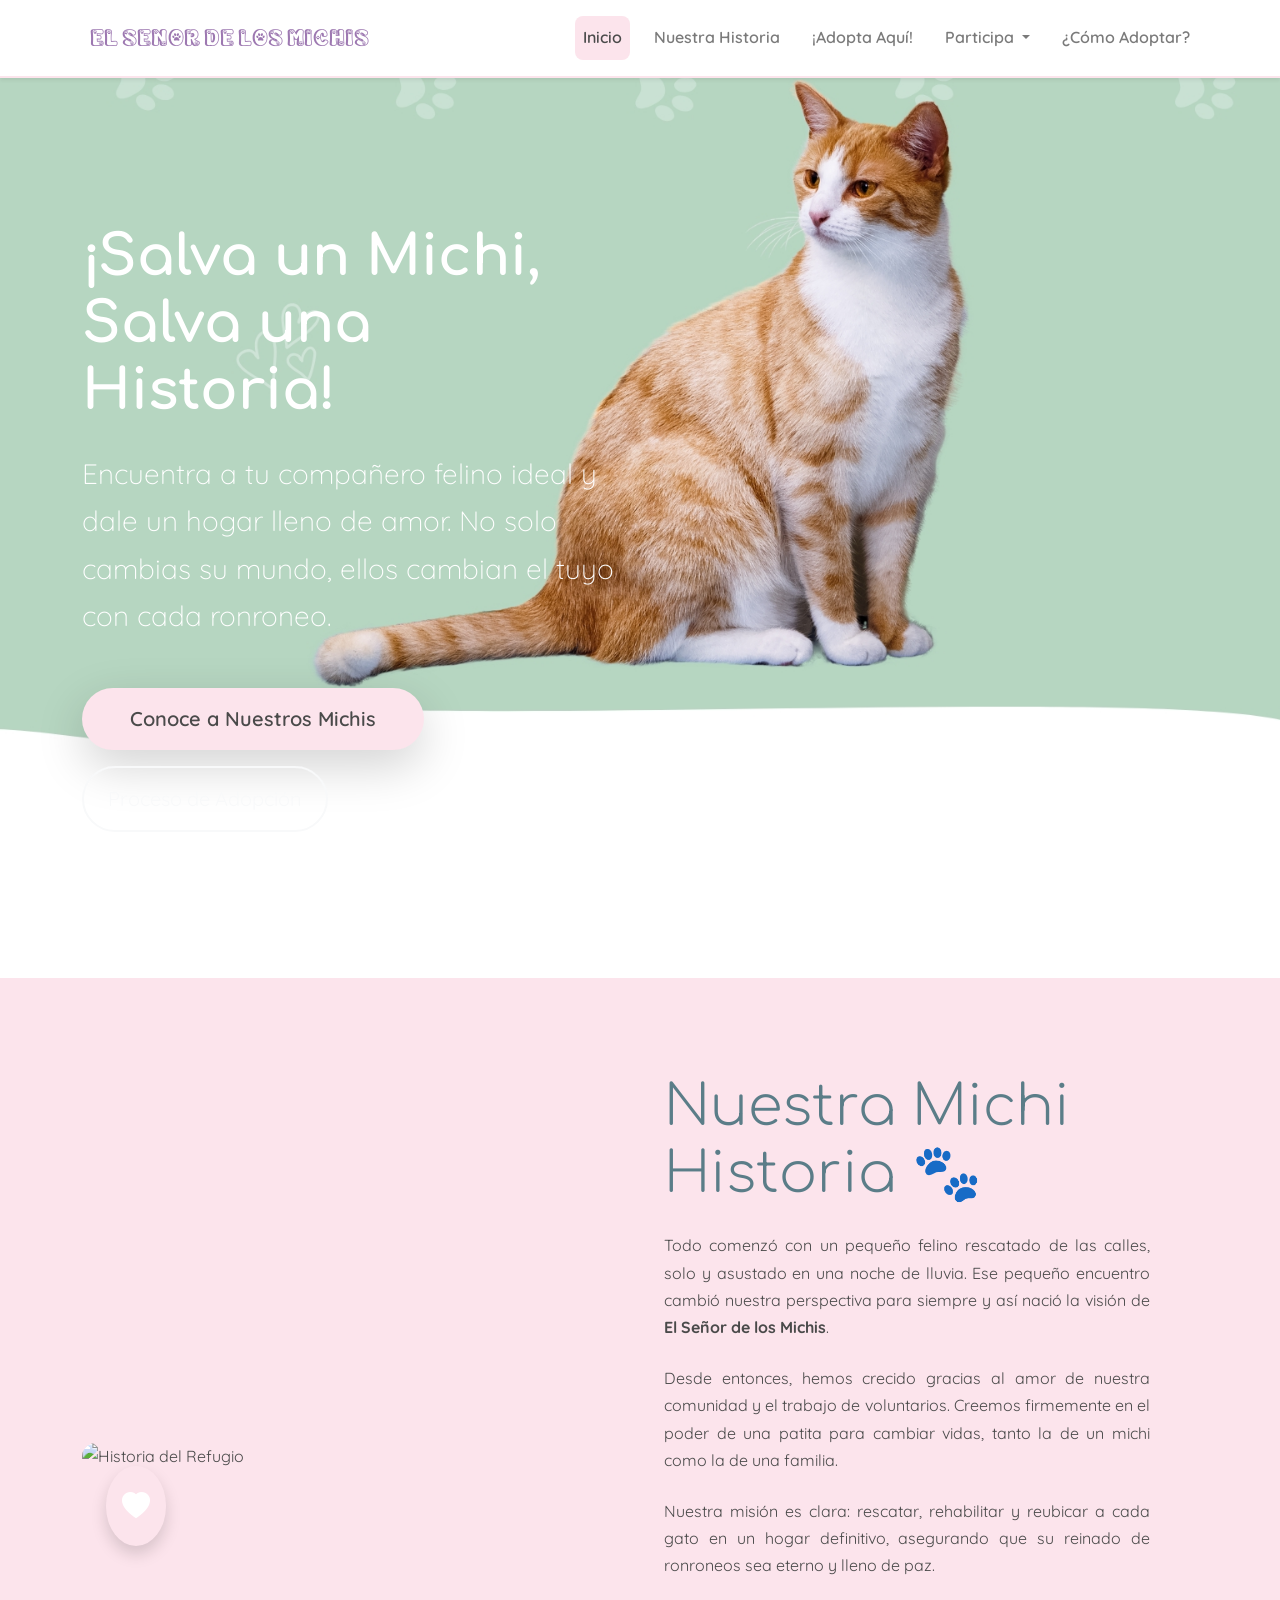
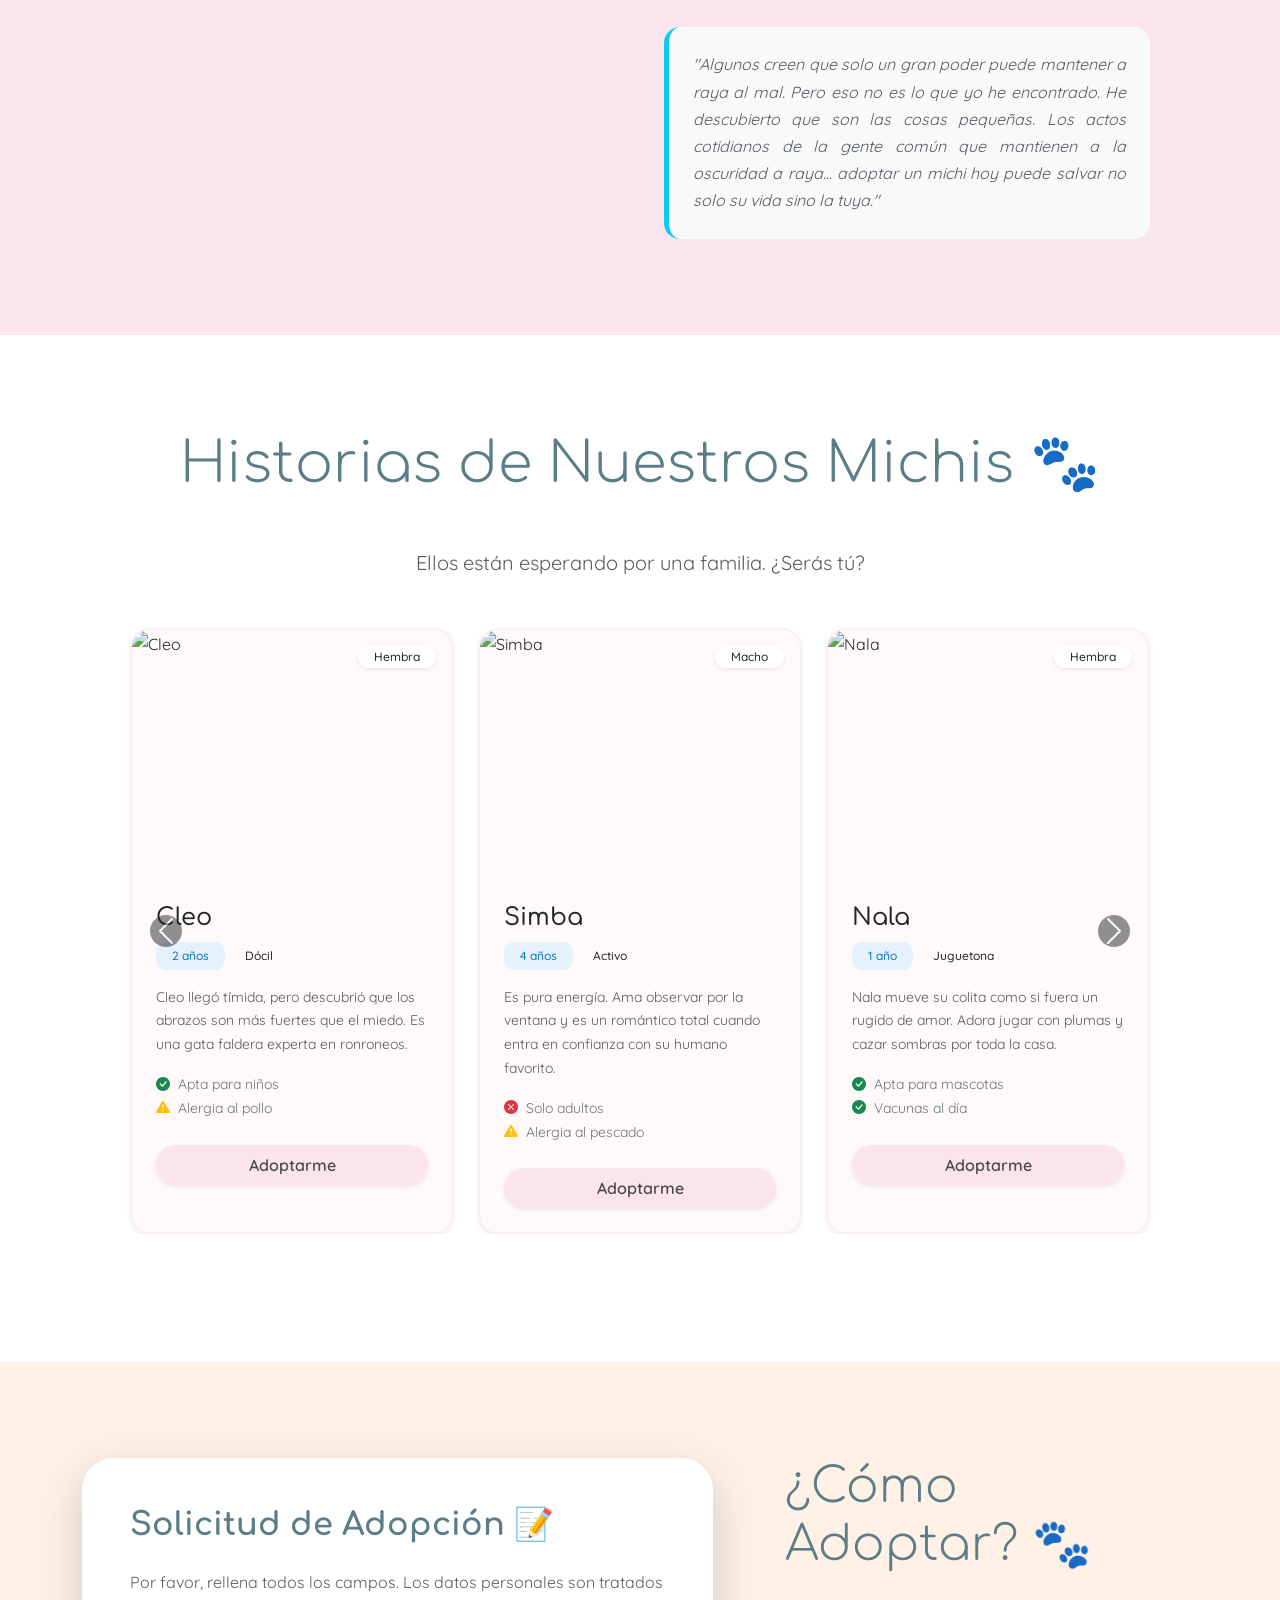
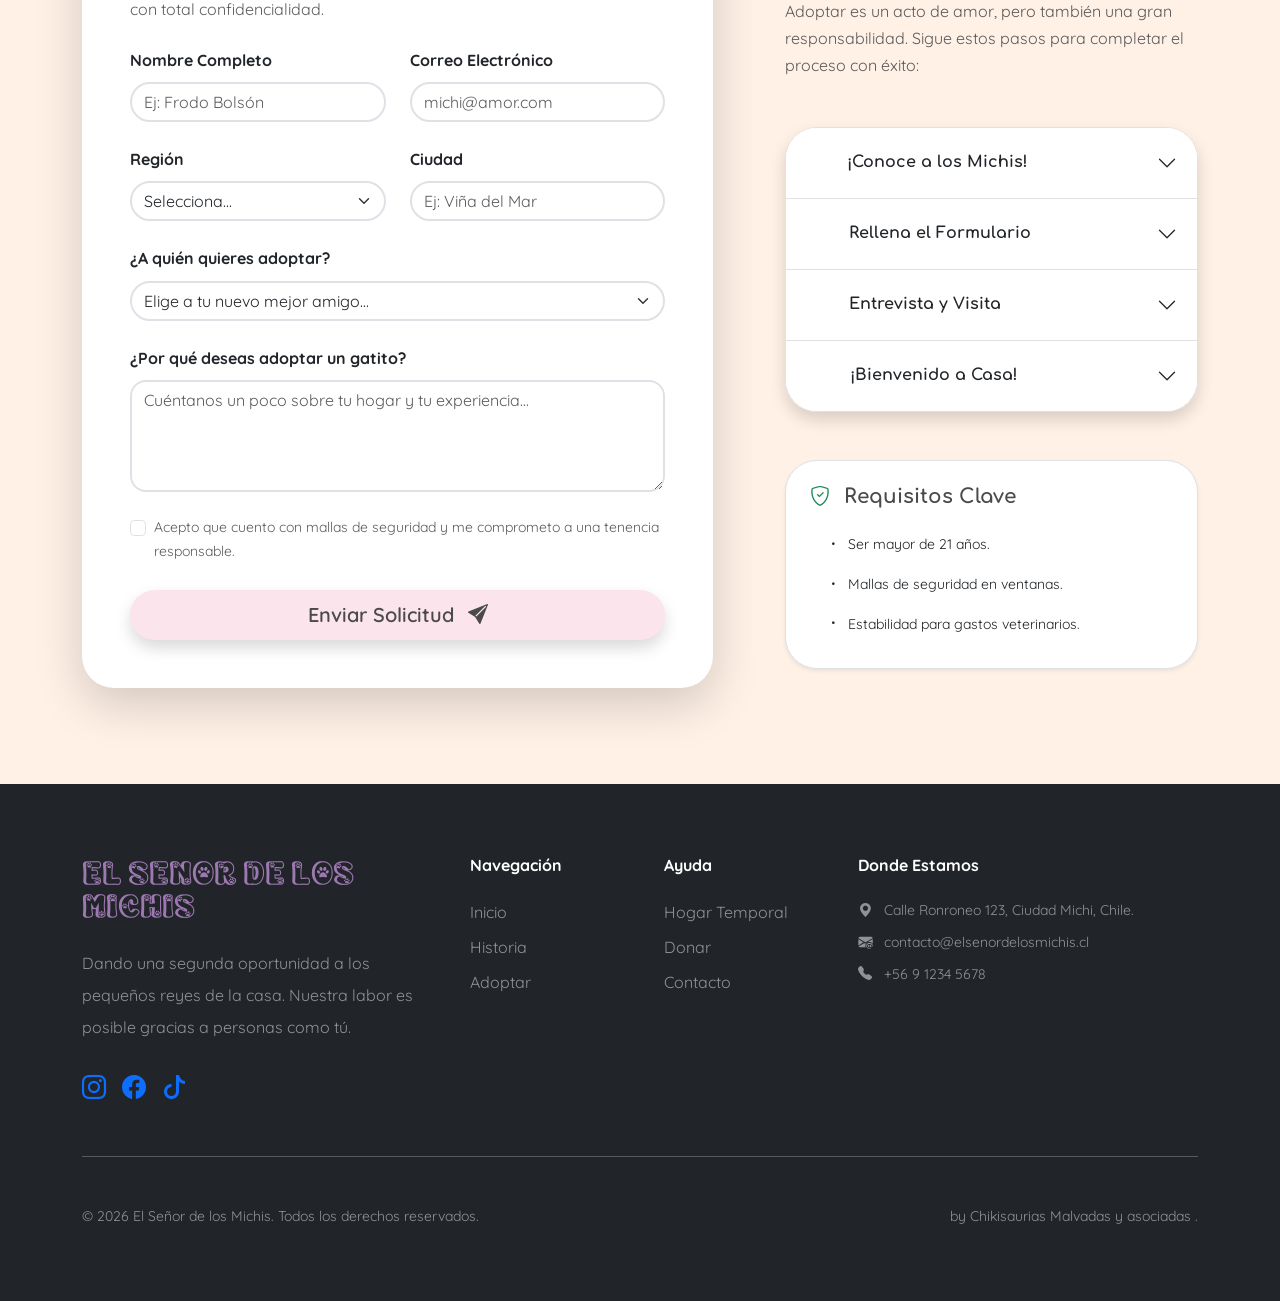
==== commit 32e44118: "actualización completa" ====
--- a/index.html
+++ b/index.html
@@ -42,7 +42,7 @@
     <nav class="navbar navbar-expand-lg navbar-michis sticky-top shadow-sm py-3">
         <div class="container">
             <a class="navbar-brand logo-michis d-flex align-items-center" href="index.html">
-                <i class="bi bi-cat-fill me-2"></i> El Señor de los Michis
+                <i class="bi bi-cat-fill me-2"></i> El Senor de los Michis
             </a>
             <button class="navbar-toggler border-0" type="button" data-bs-toggle="collapse" data-bs-target="#navbarNavMichis" aria-controls="navbarNavMichis" aria-expanded="false" aria-label="Toggle navigation">
                 <span class="navbar-toggler-icon"></span>
@@ -292,11 +292,22 @@
                                         <label for="region" class="form-label fw-bold">Región</label>
                                         <select class="form-select rounded-pill border-2" id="region" required>
                                             <option value="" selected disabled>Selecciona...</option>
-                                            <option>Metropolitana</option>
-                                            <option>Valparaíso</option>
-                                            <option>Maule</option>
-                                            <option>Biobío</option>
-                                            <option>La Araucanía</option>
+                                            <option>Región de Arica y Parinacota</option>
+                                            <option>Región de Tarapacá</option>
+                                            <option >Región de Antofagasta</option>
+                                            <option>Región de Atacama</option>
+                                            <option>Región de Coquimbo</option>
+                                            <option>Región de Valparaíso</option>
+                                            <option>Región Metropolitana</option>
+                                            <option>Región de O'Higgins</option=>
+                                            <option>Región del Maule</option>
+                                            <option>Región del Ñuble</optionvalue=>
+                                            <option>Región del Biobío</option=>
+                                            <option>Región de la Araucanía</option=>
+                                            <option>Región de los Ríos</optionlue=>
+                                            <option>Región de los Lagos</optionue=>
+                                            <option>Región de Aysén</option>
+                                            <option>Región de Magallanes</option> 
                                         </select>
                                     </div>
                                     <div class="col-md-6">
@@ -411,7 +422,7 @@
         <div class="container py-lg-4">
             <div class="row g-5">
                 <div class="col-lg-4">
-                    <h5 class="logo-michis-footer mb-4 fs-3">El Señor de los Michis</h5>
+                    <h5 class="logo-michis-footer mb-4 fs-3">El Senor de los Michis</h5>
                     <p class="text-white-50 lh-lg">Dando una segunda oportunidad a los pequeños reyes de la casa. Nuestra labor es posible gracias a personas como tú.</p>
                     <div class="d-flex gap-3 mt-4">
                         <a href="#" class="social-icon"><i class="bi bi-instagram fs-4"></i></a>
